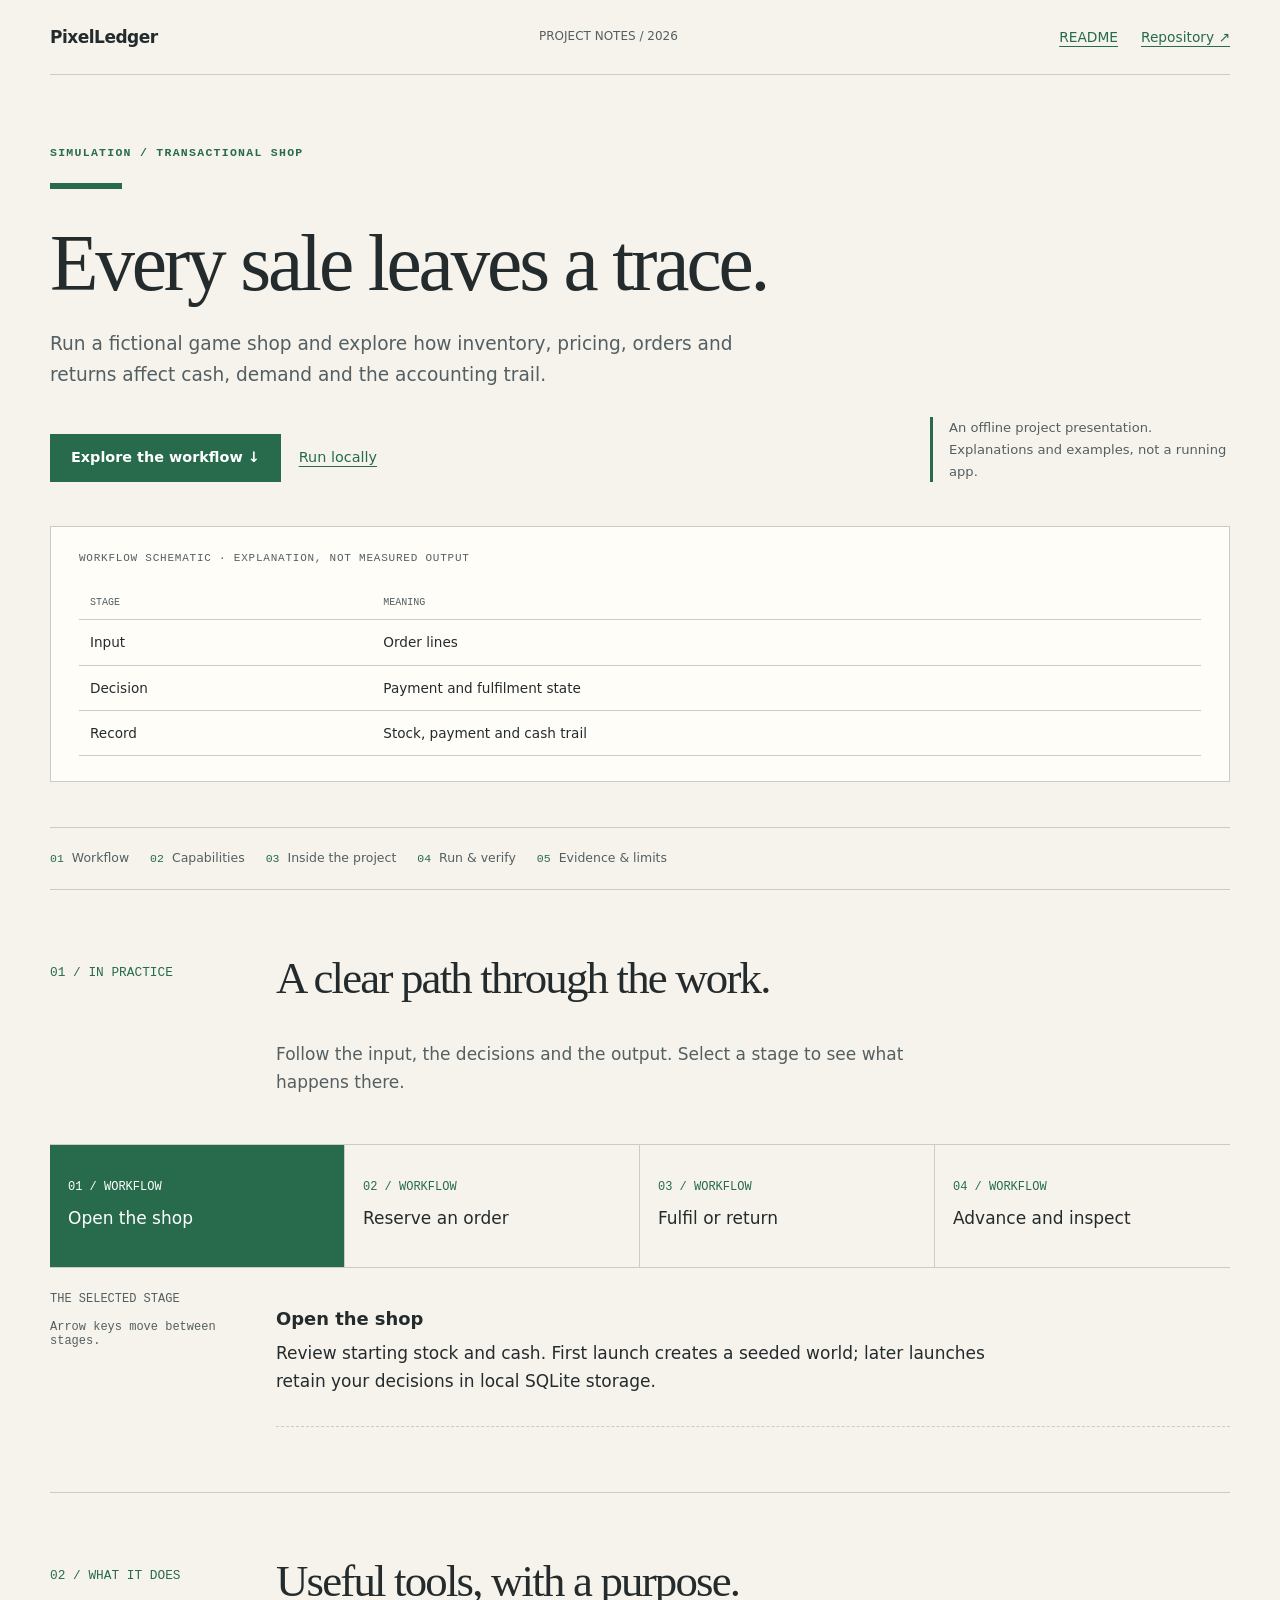
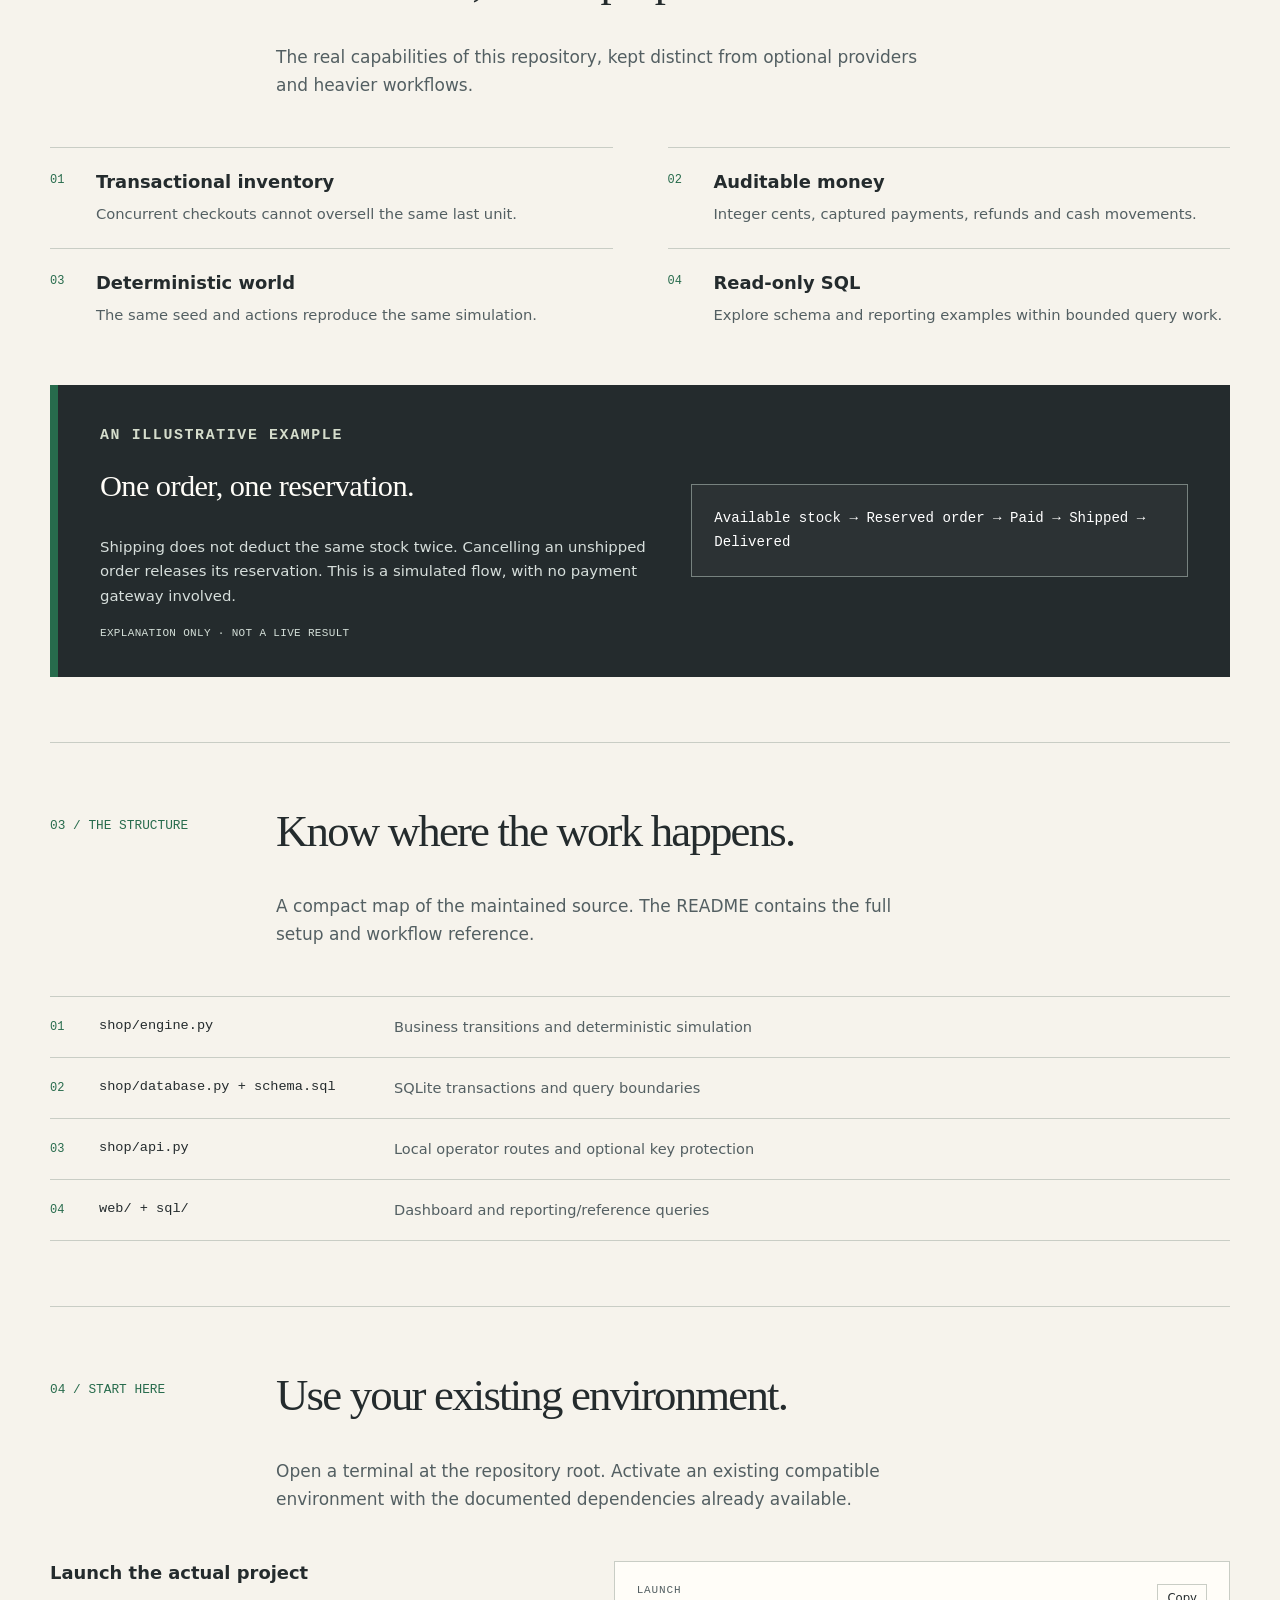
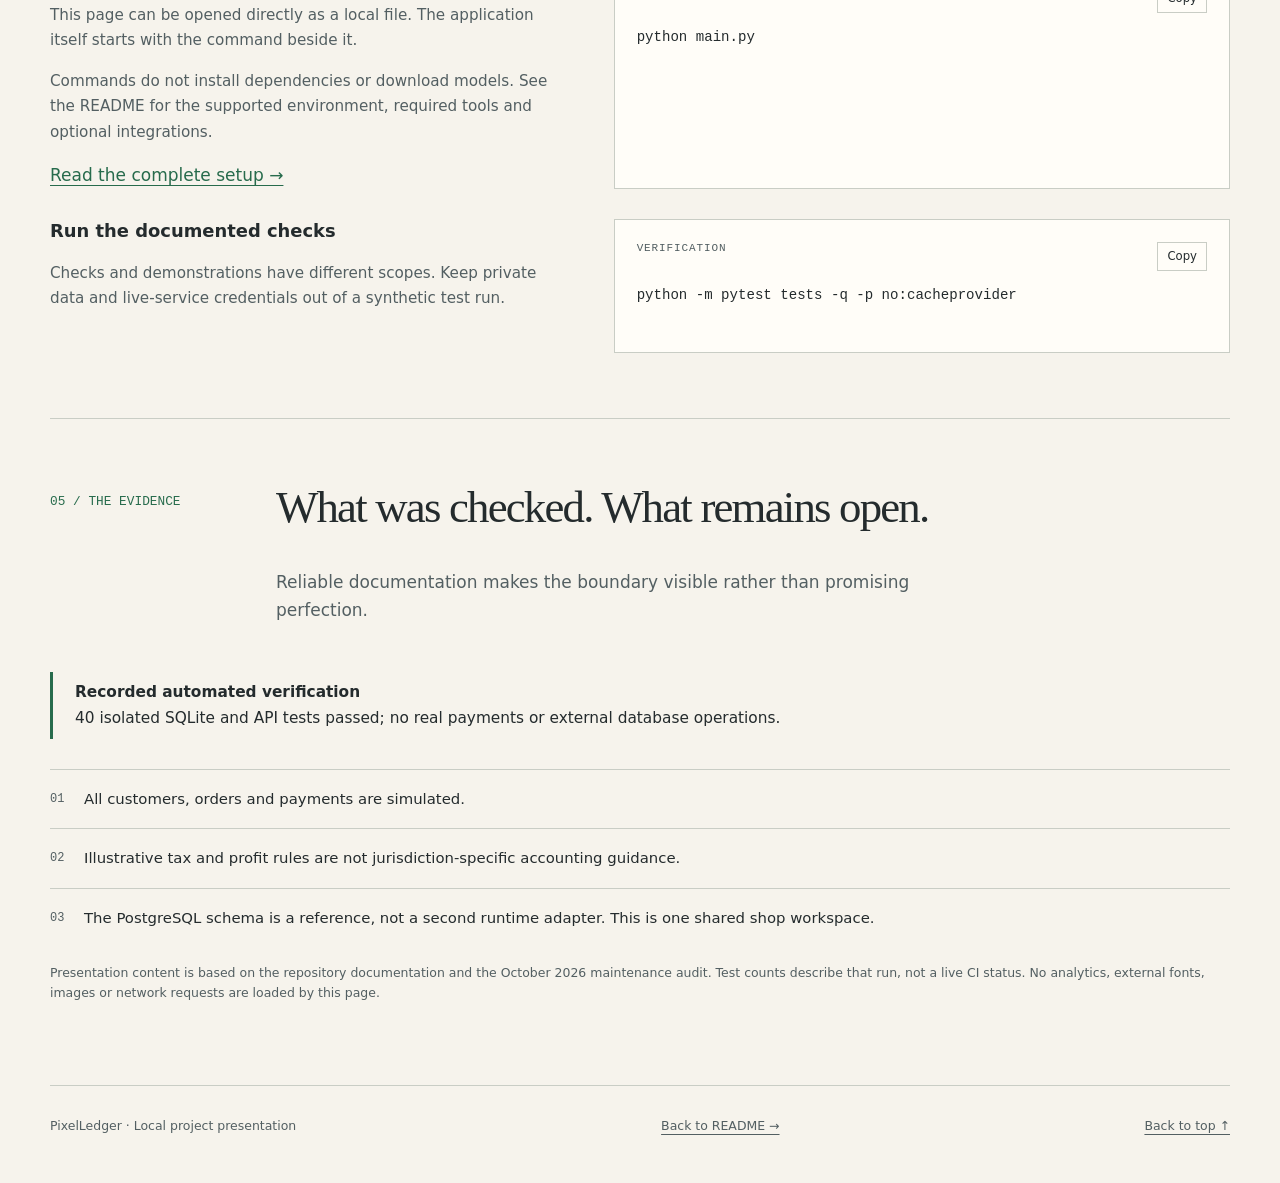
==== docs/overview.html @ b02a3673 "Document project workflows and verified capabilities Add an offline project presentation linked from" ====
<!doctype html>
<html lang="en"><head><meta charset="utf-8"><meta name="viewport" content="width=device-width, initial-scale=1"><title>PixelLedger — Project presentation</title><meta name="description" content="Run a fictional game shop and explore how inventory, pricing, orders and returns affect cash, demand and the accounting trail."><meta name="color-scheme" content="light"><style>
:root{--paper:#f6f3ec;--surface:#fffdf8;--ink:#242b2d;--muted:#535f62;--line:#c9cdc5;--accent:#236b64;--soft:#e8ece5;color-scheme:light}
*{box-sizing:border-box}html{scroll-behavior:smooth;scroll-padding-top:1rem}body{margin:0;background:var(--paper);color:var(--ink);font:17px/1.65 system-ui,-apple-system,"Segoe UI",sans-serif}a{color:var(--accent);text-underline-offset:4px}button{font:inherit;cursor:pointer}a,button{touch-action:manipulation}a:focus-visible,button:focus-visible,summary:focus-visible{outline:3px solid var(--accent);outline-offset:5px}h1,h2,h3,p{margin-top:0}h1,h2{font-family:Georgia,"Times New Roman",serif;font-weight:500;line-height:1.06;letter-spacing:-.04em}h1{font-size:clamp(3rem,6.2vw,6.3rem);max-width:900px;margin-bottom:1.5rem}h2{font-size:clamp(2rem,3.5vw,3.3rem);max-width:740px}h3{font-size:1.12rem;line-height:1.35}p{margin-bottom:1rem}code,pre,.eyebrow,.number,.chapter{font-family:Consolas,"Liberation Mono",monospace}pre{white-space:pre-wrap;overflow-wrap:anywhere;margin:0;font-size:.88rem;line-height:1.65}button,a{ -webkit-tap-highlight-color:transparent}.skip{position:absolute;left:1rem;top:-100px;background:var(--ink);color:#fff;padding:12px;z-index:5}.skip:focus{top:1rem}.wrap{width:min(1180px,calc(100% - 64px));margin:auto}.top{display:flex;justify-content:space-between;gap:20px;align-items:center;border-bottom:1px solid var(--line);padding:23px 0}.brand{font-weight:750;letter-spacing:-.03em;text-decoration:none;color:var(--ink)}.toplinks{display:flex;gap:23px;font-size:.86rem}.edition{font-size:.75rem;color:var(--muted)}.hero{padding:68px 0 45px;border-bottom:1px solid var(--line)}.eyebrow{font-size:.72rem;letter-spacing:.11em;text-transform:uppercase;color:var(--accent);font-weight:700;margin-bottom:1.3rem}.lead{max-width:720px;font-size:1.16rem;color:var(--muted)}.herofoot{display:flex;align-items:center;gap:18px;flex-wrap:wrap;margin-top:27px}.primary{display:inline-block;padding:11px 20px;background:var(--accent);color:#fff;text-decoration:none;font-weight:650;font-size:.9rem;border:1px solid var(--accent)}.secondary{font-size:.9rem}.heroaside{border-left:3px solid var(--accent);padding-left:16px;font-size:.82rem;color:var(--muted);max-width:300px;margin-left:auto}.toc{display:flex;gap:0;flex-wrap:wrap;padding:0;margin:0;border-bottom:1px solid var(--line);list-style:none}.toc a{display:block;padding:20px 21px 20px 0;text-decoration:none;color:var(--muted);font-size:.78rem}.toc a:hover{text-decoration:underline;color:var(--accent)}.chapter{margin-right:8px;color:var(--accent);font-size:.72rem}.section{padding:65px 0;border-bottom:1px solid var(--line);scroll-margin-top:25px}.sectionhead{display:grid;grid-template-columns:190px 1fr;gap:36px;margin-bottom:32px}.number{font-size:.8rem;color:var(--accent);padding-top:7px}.sectionhead p{color:var(--muted);max-width:650px}.workflow{display:grid;grid-template-columns:repeat(4,1fr);border-top:1px solid var(--line);border-bottom:1px solid var(--line)}.flowbutton{background:none;text-align:left;border:0;border-right:1px solid var(--line);padding:23px 18px;color:var(--ink);min-height:122px}.flowbutton:last-child{border-right:0}.flowbutton small{display:block;font:12px Consolas,monospace;color:var(--accent);margin-bottom:10px}.flowbutton:hover{background:var(--soft)}.flowbutton[aria-pressed=true]{background:var(--accent);color:white}.flowbutton[aria-pressed=true] small{color:white}.flowdetail{margin-top:24px;display:grid;grid-template-columns:190px 1fr;gap:36px}.flowlabel{font:12px Consolas,monospace;color:var(--muted)}.flowdetail p{max-width:760px}.flowarticle{padding:15px 0;border-bottom:1px dashed var(--line)}.flowarticle h3{margin-bottom:8px}.js .flowarticle[hidden]{display:none}.withoutjs{display:none}noscript .withoutjs{display:block}.featurelist{display:grid;grid-template-columns:1fr 1fr;gap:0 55px}.feature{padding:22px 0;border-top:1px solid var(--line);display:grid;grid-template-columns:34px 1fr;gap:12px}.feature .marker{font:12px Consolas,monospace;color:var(--accent);padding-top:3px}.feature p{font-size:.92rem;color:var(--muted);margin-bottom:0}.feature h3{margin-bottom:8px}.exhibit{background:var(--ink);color:#fffdf8;padding:38px 42px;display:grid;grid-template-columns:1.1fr 1fr;gap:45px;position:relative}.exhibit .eyebrow{color:#d5ddcc}.exhibit h3{font-family:Georgia,serif;font-size:1.9rem;font-weight:400;line-height:1.2;letter-spacing:-.02em}.exhibit p{color:#d6dedb;font-size:.93rem}.exhibit pre{padding:22px;border:1px solid #77827f;background:#ffffff09;align-self:center;color:#fff;min-width:0}.examplelabel{font:11px Consolas,monospace;display:block;color:#d4dfd8;margin-top:18px;letter-spacing:.03em}.arch{border-top:1px solid var(--line)}.archrow{display:grid;grid-template-columns:34px 280px 1fr;gap:15px;padding:18px 0;border-bottom:1px solid var(--line)}.archrow .dot{color:var(--accent);font:12px Consolas,monospace;padding-top:5px}.archrow code{font-size:.85rem;overflow-wrap:anywhere}.archrow span:last-child{font-size:.91rem;color:var(--muted)}.setup{display:grid;grid-template-columns:1fr 1.2fr;gap:50px}.setup p{font-size:.95rem;color:var(--muted)}.command{background:var(--surface);border:1px solid var(--line);padding:22px;position:relative}.commandbar{display:flex;justify-content:space-between;gap:15px;margin-bottom:13px}.commandbar small{font:11px Consolas,monospace;letter-spacing:.08em;color:var(--muted);text-transform:uppercase}.copy{background:transparent;border:1px solid var(--line);font-size:.73rem;padding:4px 9px;color:var(--ink);display:none}.js .copy{display:block}.copy:hover{border-color:var(--accent)}.validation{border-left:3px solid var(--accent);padding:8px 0 8px 22px;max-width:850px;margin-bottom:30px}.validation p{margin:0;font-size:.96rem}.limits{list-style:none;padding:0;margin:0;counter-reset:limit}.limits li{counter-increment:limit;display:grid;grid-template-columns:34px 1fr;border-top:1px solid var(--line);padding:17px 0;font-size:.93rem}.limits li:before{content:counter(limit,decimal-leading-zero);font:12px Consolas,monospace;color:var(--muted);padding-top:5px}.footer{padding:30px 0 45px;display:flex;gap:20px;justify-content:space-between;color:var(--muted);font-size:.78rem}.footer a{color:var(--muted)}.note{font-size:.78rem;color:var(--muted);margin-top:15px}.live{display:block;min-height:1.2em;font-size:.75rem;color:var(--muted);margin-top:8px}.decor{height:6px;width:72px;background:var(--accent);margin-bottom:32px}.layout-course .hero h1{max-width:870px}.layout-creative .hero{padding-bottom:58px}.layout-creative .exhibit{grid-template-columns:1fr 1.2fr}.layout-analytic .hero h1{max-width:1000px}.layout-analytic .exhibit{border-left:8px solid var(--accent)}
@media(max-width:760px){.wrap{width:calc(100% - 36px)}.top{align-items:flex-start;flex-wrap:wrap}.toplinks{gap:14px;font-size:.75rem}.edition{display:none}.hero{padding:43px 0 32px}h1{font-size:clamp(2.75rem,10vw,4rem)}.lead{font-size:1rem}.heroaside{margin-left:0;max-width:none;flex-basis:100%}.section{padding:42px 0}.sectionhead{grid-template-columns:1fr;gap:13px;margin-bottom:23px}.sectionhead h2{margin-bottom:12px}.workflow{grid-template-columns:1fr 1fr}.flowbutton{min-height:100px;border-bottom:1px solid var(--line)}.flowbutton:nth-child(2){border-right:0}.flowbutton:nth-child(n+3){border-bottom:0}.flowdetail{grid-template-columns:1fr;gap:10px}.featurelist{grid-template-columns:1fr}.exhibit,.layout-creative .exhibit{grid-template-columns:1fr;padding:27px 23px;gap:10px}.exhibit pre{margin-top:10px}.archrow{grid-template-columns:25px 1fr;gap:10px}.archrow span:last-child{grid-column:2}.setup{grid-template-columns:1fr;gap:20px}.footer{flex-direction:column;gap:8px}.toc a{padding:15px 18px 15px 0;font-size:.73rem}.flowbutton{font-size:.9rem}.command{padding:17px}body{font-size:16px}}
@media(prefers-reduced-motion:reduce){html{scroll-behavior:auto}*{animation:none!important;transition:none!important}}
@media print{body{background:white;color:#111;font-size:10pt}.wrap{width:100%}.toplinks,.toc,.herofoot .primary,.copy,.flowbutton{display:none!important}.hero{padding:20px 0}h1{font-size:38pt}h2{font-size:24pt}.section{padding:22px 0;break-inside:avoid}.flowarticle[hidden]{display:block!important}.flowdetail{display:block}.flowlabel{display:none}.workflow{display:none}.exhibit{background:white;color:#111;border:1px solid #888}.exhibit p,.exhibit .eyebrow,.exhibit pre,.examplelabel{color:#222}.exhibit pre{border-color:#aaa}.featurelist{gap:20px}.footer{padding:15px 0}.sectionhead{grid-template-columns:100px 1fr;gap:20px}a{color:#111}.live{display:none}}

.schematic{margin:28px 0 0;background:var(--surface);border:1px solid var(--line);padding:25px 28px}.schematic figcaption{font:11px Consolas,monospace;letter-spacing:.07em;text-transform:uppercase;color:var(--muted);margin-bottom:22px}.schematic svg{display:block;width:100%;height:auto;max-height:160px;color:var(--accent)}.diagramline{display:flex;align-items:stretch;gap:10px;flex-wrap:wrap}.diagramnode{flex:1;min-width:130px;border-top:3px solid var(--accent);background:var(--paper);padding:15px;font-size:.87rem;font-weight:650}.diagramnode small{display:block;font:10px Consolas,monospace;color:var(--muted);margin-bottom:8px}.diagramarrow{align-self:center;color:var(--accent)}.pixelmatrix{display:grid;grid-template-columns:repeat(8,1fr);gap:4px;width:170px;aspect-ratio:1}.pixelmatrix i{background:var(--accent)}.compressionvisual{display:flex;align-items:center;gap:30px;flex-wrap:wrap}.compressionvisual p{max-width:360px;margin:0;font:13px/1.7 Consolas,monospace;color:var(--muted)}.branchdiagram{display:grid;grid-template-columns:1fr 1fr;gap:13px}.branchroot{grid-column:1/-1;text-align:center;border-bottom:1px solid var(--line);padding-bottom:15px}.branchpath{border-left:3px solid var(--accent);padding:10px 15px;background:var(--paper);font-size:.87rem}.branchpath strong{display:block}.documentdiagram{display:flex;gap:15px;align-items:center;flex-wrap:wrap}.documentpaper{padding:15px 20px;border:1px solid var(--line);flex:1;min-width:150px}.documentpaper b{display:block;font-size:.83rem;margin-bottom:10px}.documentpaper .rule{display:block;height:4px;background:var(--line);margin:7px 0;max-width:85%}.documentpaper .term{display:inline-block;color:var(--accent);font:12px Consolas,monospace;background:var(--soft);padding:4px;margin:2px}.ledgerdiagram{width:100%;border-collapse:collapse;font-size:.85rem}.ledgerdiagram td,.ledgerdiagram th{text-align:left;padding:11px;border-bottom:1px solid var(--line)}.ledgerdiagram th{font:10px Consolas,monospace;text-transform:uppercase;color:var(--muted)}@media(max-width:760px){.schematic{padding:20px}.diagramarrow{display:none}.diagramnode{min-width:120px}.ledgerdiagram td,.ledgerdiagram th{padding:9px 5px}.pixelmatrix{width:130px}}@media print{.schematic{break-inside:avoid}}
</style></head>
<body class="layout-analytic" style="--accent:#276b4c"><a class="skip" href="#main">Skip to project presentation</a><div class="wrap">
<header class="top"><a class="brand" href="#main">PixelLedger</a><span class="edition">PROJECT NOTES / 2026</span><nav class="toplinks" aria-label="Project resources"><a href="../README.md">README</a><a href="https://github.com/mkamalpour/PixelLedger">Repository ↗</a></nav></header>
<main id="main"><section class="hero" aria-labelledby="title"><p class="eyebrow">Simulation / transactional shop</p><div class="decor" aria-hidden="true"></div><h1 id="title">Every sale leaves a trace.</h1><p class="lead">Run a fictional game shop and explore how inventory, pricing, orders and returns affect cash, demand and the accounting trail.</p><div class="herofoot"><a class="primary" href="#workflow">Explore the workflow ↓</a><a class="secondary" href="#run">Run locally</a><p class="heroaside">An offline project presentation.<br>Explanations and examples, not a running app.</p></div><figure class="schematic"><figcaption>Workflow schematic · explanation, not measured output</figcaption><table class="ledgerdiagram"><caption class="skip">Data and decision stages</caption><thead><tr><th>Stage</th><th>Meaning</th></tr></thead><tbody><tr><td>Input</td><td>Order lines</td></tr><tr><td>Decision</td><td>Payment and fulfilment state</td></tr><tr><td>Record</td><td>Stock, payment and cash trail</td></tr></tbody></table></figure></section>
<nav aria-label="Presentation chapters"><ol class="toc"><li><a href="#workflow"><span class="chapter">01</span>Workflow</a></li><li><a href="#capabilities"><span class="chapter">02</span>Capabilities</a></li><li><a href="#inside"><span class="chapter">03</span>Inside the project</a></li><li><a href="#run"><span class="chapter">04</span>Run & verify</a></li><li><a href="#boundaries"><span class="chapter">05</span>Evidence & limits</a></li></ol></nav>
<section class="section" id="workflow" aria-labelledby="workflow-title"><div class="sectionhead"><span class="number">01 / IN PRACTICE</span><div><h2 id="workflow-title">A clear path through the work.</h2><p>Follow the input, the decisions and the output. Select a stage to see what happens there.</p></div></div><div class="workflow" role="group" aria-label="Workflow stages"><button type="button" class="flowbutton" aria-pressed="false" aria-controls="step-0" id="control-0"><small>01 / WORKFLOW</small>Open the shop</button><button type="button" class="flowbutton" aria-pressed="false" aria-controls="step-1" id="control-1"><small>02 / WORKFLOW</small>Reserve an order</button><button type="button" class="flowbutton" aria-pressed="false" aria-controls="step-2" id="control-2"><small>03 / WORKFLOW</small>Fulfil or return</button><button type="button" class="flowbutton" aria-pressed="false" aria-controls="step-3" id="control-3"><small>04 / WORKFLOW</small>Advance and inspect</button></div><div class="flowdetail"><span class="flowlabel">THE SELECTED STAGE<br><br>Arrow keys move between stages.</span><div><article class="flowarticle" id="step-0" aria-labelledby="control-0"><h3>Open the shop</h3><p>Review starting stock and cash. First launch creates a seeded world; later launches retain your decisions in local SQLite storage.</p></article><article class="flowarticle" id="step-1" aria-labelledby="control-1"><h3>Reserve an order</h3><p>Create a multi-product order and apply a supported discount. Units are reserved immediately, inside a write transaction.</p></article><article class="flowarticle" id="step-2" aria-labelledby="control-2"><h3>Fulfil or return</h3><p>Simulated payment precedes fulfilment. Delivered orders support bounded partial returns and exact cumulative proportional refunds.</p></article><article class="flowarticle" id="step-3" aria-labelledby="control-3"><h3>Advance and inspect</h3><p>Move the world by a day, inspect demand and cash, then use the bounded read-only SQL lab to explore the underlying records.</p></article></div></div></section>
<section class="section" id="capabilities" aria-labelledby="cap-title"><div class="sectionhead"><span class="number">02 / WHAT IT DOES</span><div><h2 id="cap-title">Useful tools, with a purpose.</h2><p>The real capabilities of this repository, kept distinct from optional providers and heavier workflows.</p></div></div><div class="featurelist"><article class="feature"><span class="marker">01</span><div><h3>Transactional inventory</h3><p>Concurrent checkouts cannot oversell the same last unit.</p></div></article><article class="feature"><span class="marker">02</span><div><h3>Auditable money</h3><p>Integer cents, captured payments, refunds and cash movements.</p></div></article><article class="feature"><span class="marker">03</span><div><h3>Deterministic world</h3><p>The same seed and actions reproduce the same simulation.</p></div></article><article class="feature"><span class="marker">04</span><div><h3>Read-only SQL</h3><p>Explore schema and reporting examples within bounded query work.</p></div></article></div><figure class="exhibit" style="margin:35px 0 0"><figcaption><p class="eyebrow">AN ILLUSTRATIVE EXAMPLE</p><h3>One order, one reservation.</h3><p>Shipping does not deduct the same stock twice. Cancelling an unshipped order releases its reservation. This is a simulated flow, with no payment gateway involved.</p><span class="examplelabel">EXPLANATION ONLY · NOT A LIVE RESULT</span></figcaption><pre><code>Available stock → Reserved order → Paid → Shipped → Delivered</code></pre></figure></section>
<section class="section" id="inside" aria-labelledby="inside-title"><div class="sectionhead"><span class="number">03 / THE STRUCTURE</span><div><h2 id="inside-title">Know where the work happens.</h2><p>A compact map of the maintained source. The README contains the full setup and workflow reference.</p></div></div><div class="arch"><div class="archrow"><span class="dot">01</span><code>shop/engine.py</code><span>Business transitions and deterministic simulation</span></div><div class="archrow"><span class="dot">02</span><code>shop/database.py + schema.sql</code><span>SQLite transactions and query boundaries</span></div><div class="archrow"><span class="dot">03</span><code>shop/api.py</code><span>Local operator routes and optional key protection</span></div><div class="archrow"><span class="dot">04</span><code>web/ + sql/</code><span>Dashboard and reporting/reference queries</span></div></div></section>
<section class="section" id="run" aria-labelledby="run-title"><div class="sectionhead"><span class="number">04 / START HERE</span><div><h2 id="run-title">Use your existing environment.</h2><p>Open a terminal at the repository root. Activate an existing compatible environment with the documented dependencies already available.</p></div></div><div class="setup"><div><h3>Launch the actual project</h3><p>This page can be opened directly as a local file. The application itself starts with the command beside it.</p><p>Commands do not install dependencies or download models. See the README for the supported environment, required tools and optional integrations.</p><a href="../README.md">Read the complete setup →</a></div><div class="command"><div class="commandbar"><small>Launch</small><button class="copy" type="button" aria-label="Copy Launch command">Copy</button></div><pre><code>python main.py</code></pre><span class="live" role="status" aria-live="polite"></span></div></div><div class="setup" style="margin-top:30px"><div><h3>Run the documented checks</h3><p>Checks and demonstrations have different scopes. Keep private data and live-service credentials out of a synthetic test run.</p></div><div class="command"><div class="commandbar"><small>Verification</small><button class="copy" type="button" aria-label="Copy Verification command">Copy</button></div><pre><code>python -m pytest tests -q -p no:cacheprovider</code></pre><span class="live" role="status" aria-live="polite"></span></div></div></section>
<section class="section" id="boundaries" aria-labelledby="bounds-title"><div class="sectionhead"><span class="number">05 / THE EVIDENCE</span><div><h2 id="bounds-title">What was checked. What remains open.</h2><p>Reliable documentation makes the boundary visible rather than promising perfection.</p></div></div><div class="validation"><p><strong>Recorded automated verification</strong><br>40 isolated SQLite and API tests passed; no real payments or external database operations.</p></div><ul class="limits"><li><span>All customers, orders and payments are simulated.</span></li><li><span>Illustrative tax and profit rules are not jurisdiction-specific accounting guidance.</span></li><li><span>The PostgreSQL schema is a reference, not a second runtime adapter. This is one shared shop workspace.</span></li></ul><p class="note">Presentation content is based on the repository documentation and the October 2026 maintenance audit. Test counts describe that run, not a live CI status. No analytics, external fonts, images or network requests are loaded by this page.</p></section></main>
<footer class="footer"><span>PixelLedger · Local project presentation</span><a href="../README.md">Back to README →</a><a href="#main">Back to top ↑</a></footer></div><script>
(()=>{'use strict';document.documentElement.classList.add('js');
const controls=[...document.querySelectorAll('.flowbutton')], articles=[...document.querySelectorAll('.flowarticle')];
function select(i, focus=false){controls.forEach((b,n)=>b.setAttribute('aria-pressed',String(n===i)));articles.forEach((a,n)=>a.hidden=n!==i);if(focus)controls[i].focus();}
controls.forEach((button,i)=>{button.addEventListener('click',()=>select(i));button.addEventListener('keydown',event=>{let next;if(event.key==='ArrowRight')next=(i+1)%controls.length;if(event.key==='ArrowLeft')next=(i+controls.length-1)%controls.length;if(event.key==='Home')next=0;if(event.key==='End')next=controls.length-1;if(next!==undefined){event.preventDefault();select(next,true);}});});select(0);
document.querySelectorAll('.copy').forEach(button=>button.addEventListener('click',async()=>{const region=button.closest('.command'),status=region.querySelector('.live'),text=region.querySelector('pre').textContent;try{if(!navigator.clipboard)throw new Error('clipboard unavailable');await navigator.clipboard.writeText(text);status.textContent='Command copied.';}catch(_){const selection=window.getSelection(),range=document.createRange();range.selectNodeContents(region.querySelector('pre'));selection.removeAllRanges();selection.addRange(range);status.textContent='Command selected. Press Ctrl+C or use your browser’s Copy action.';}}));
})();
</script></body></html>
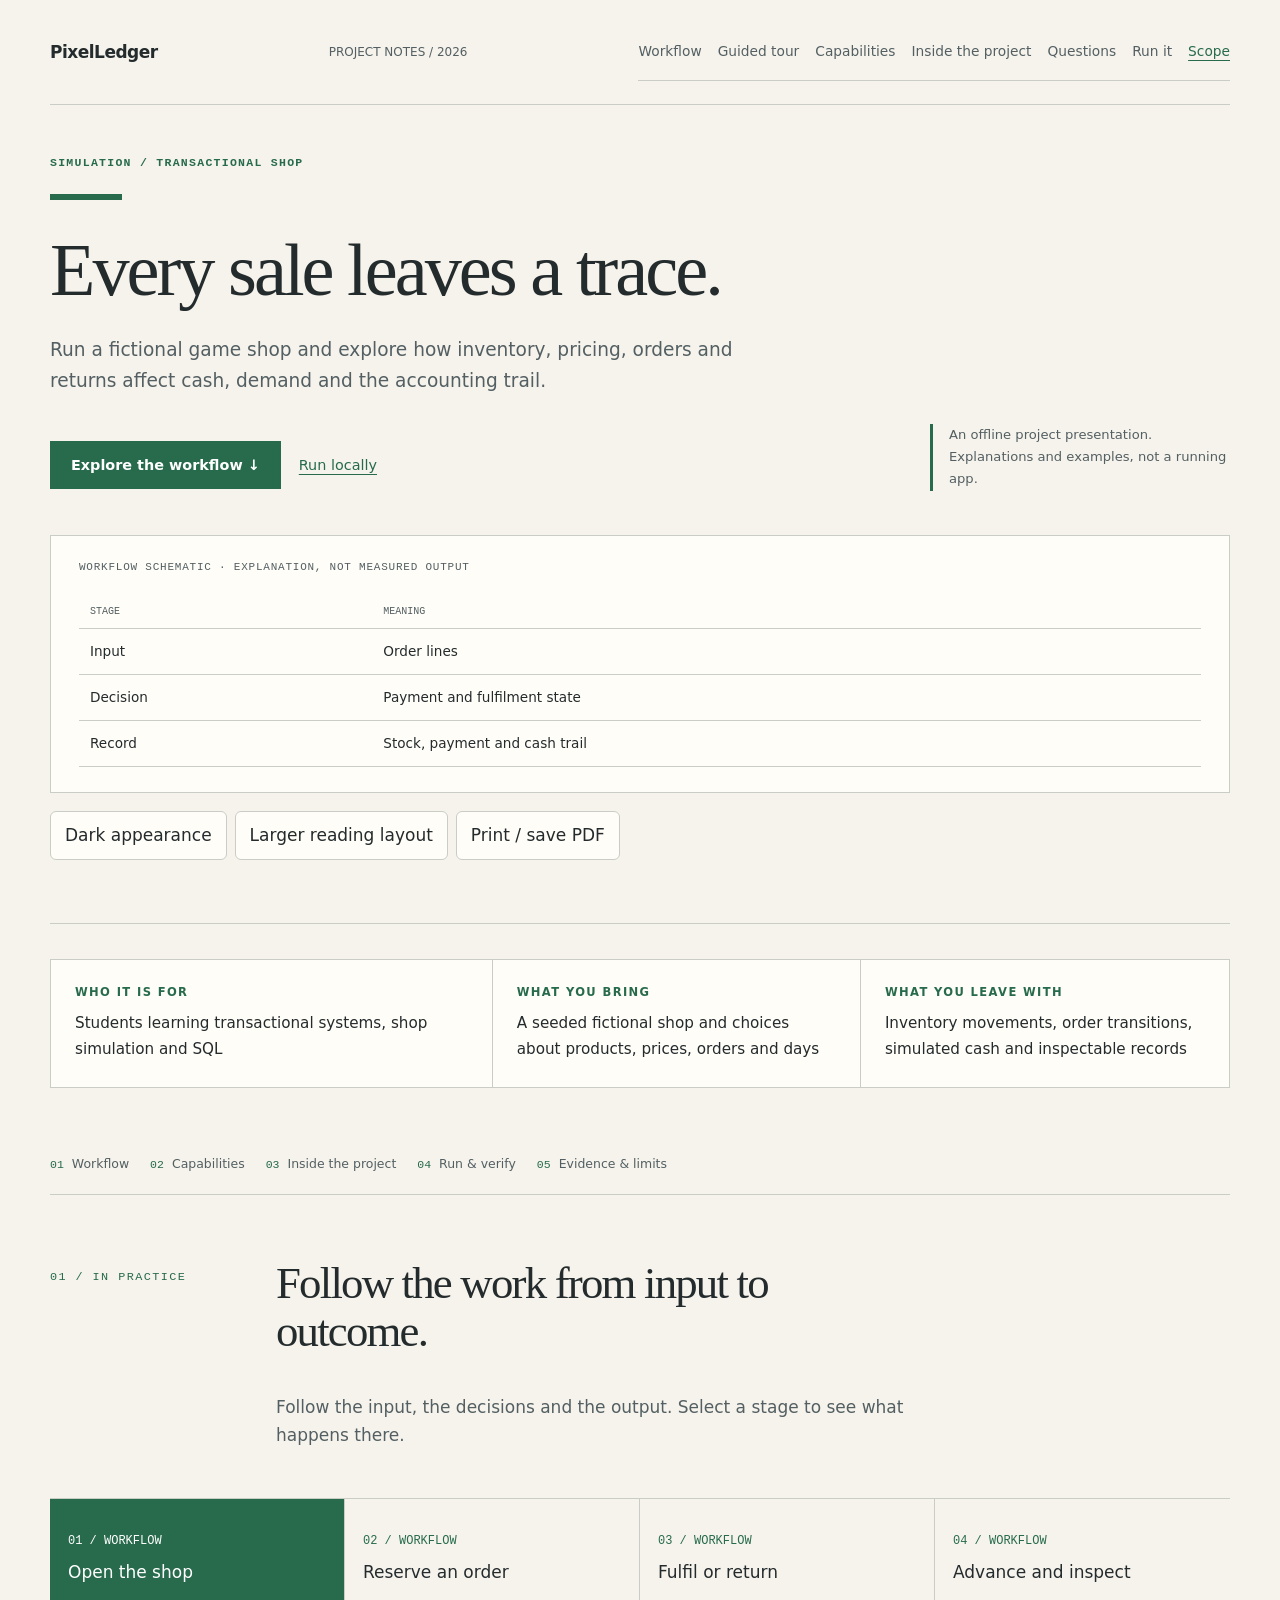
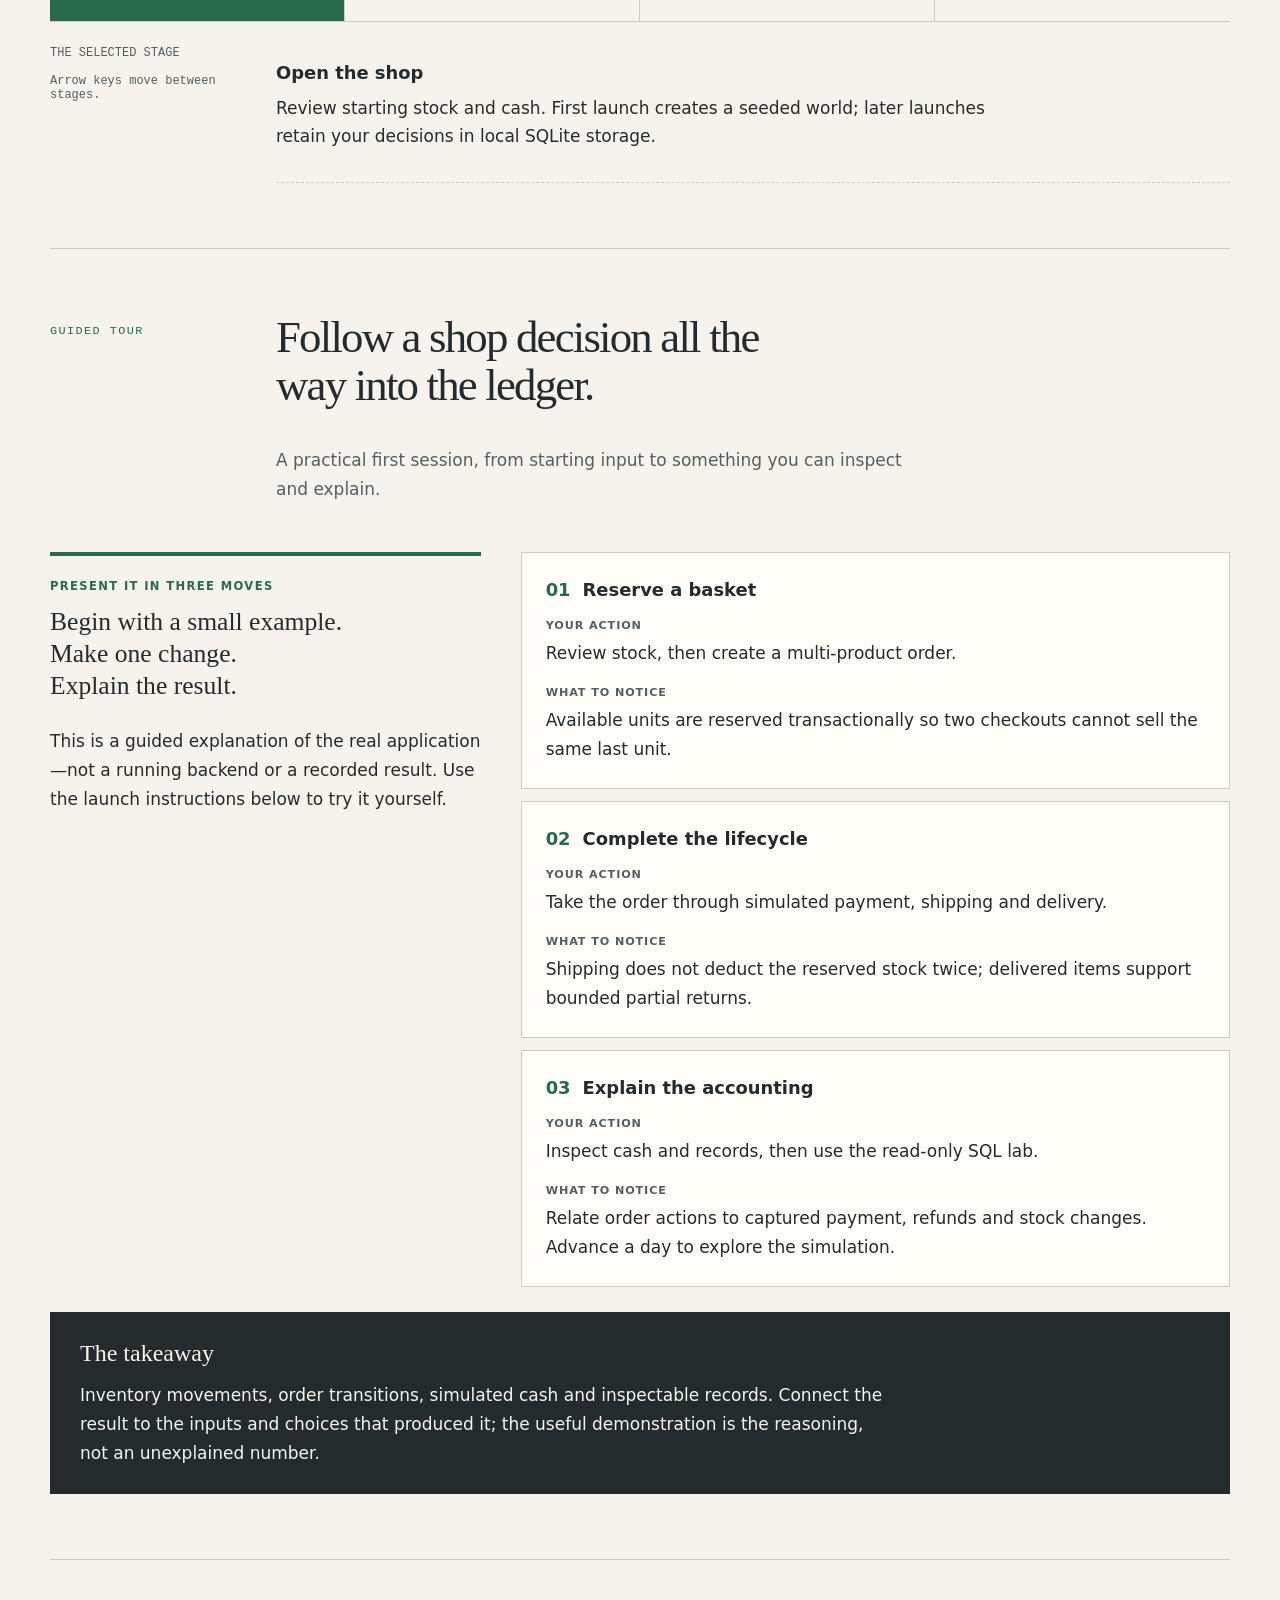
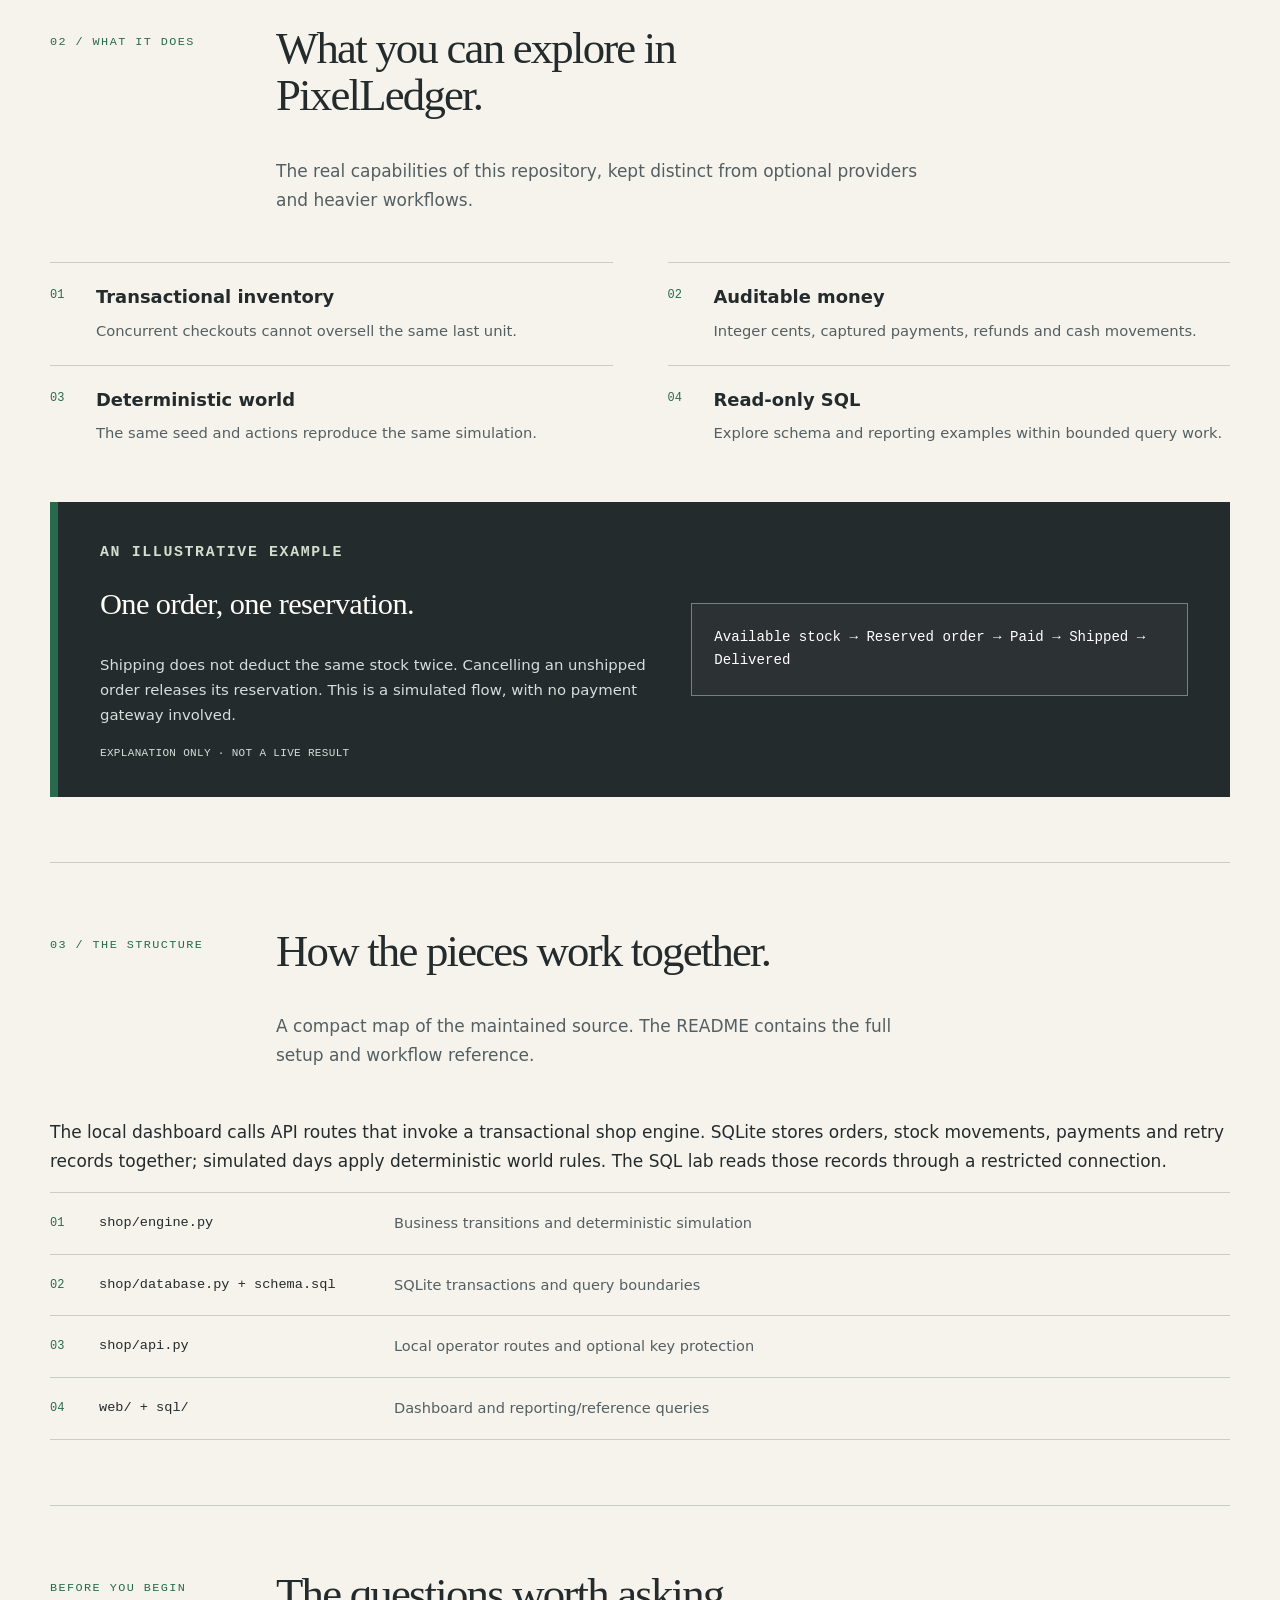
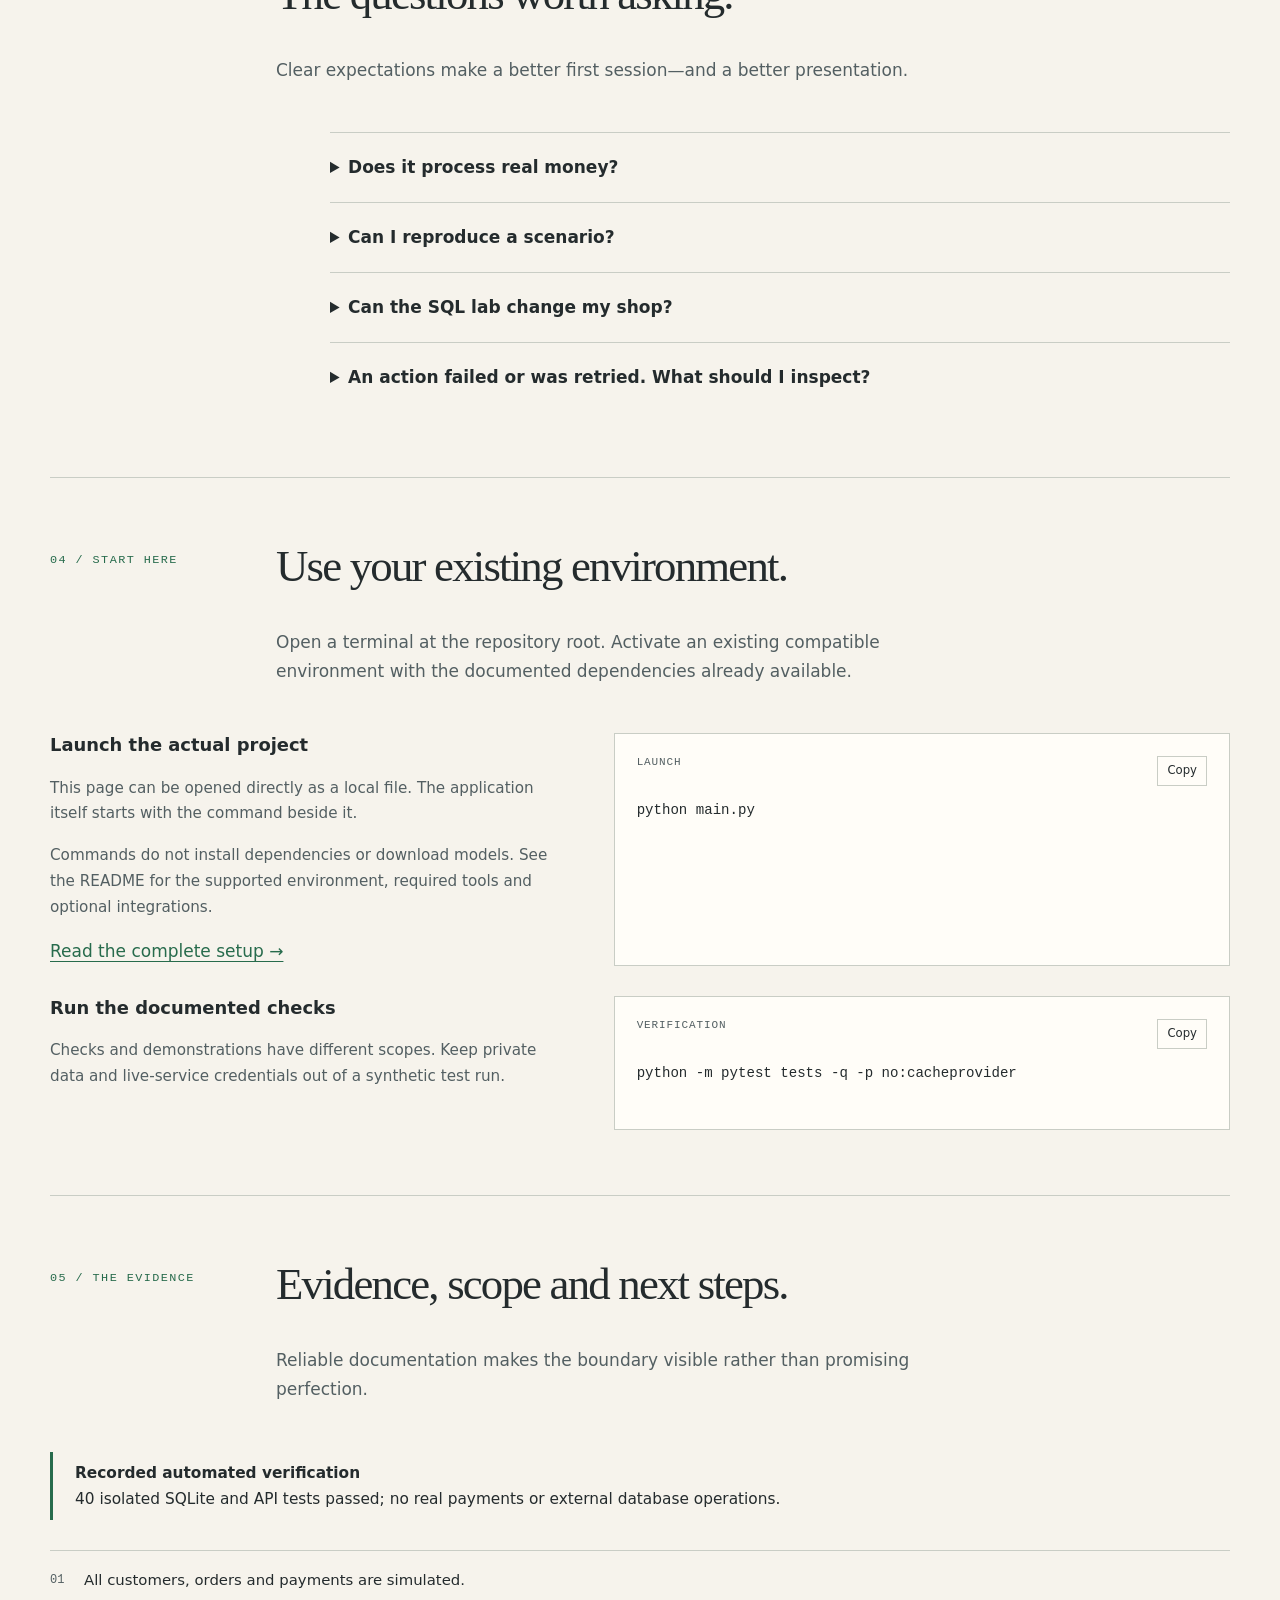
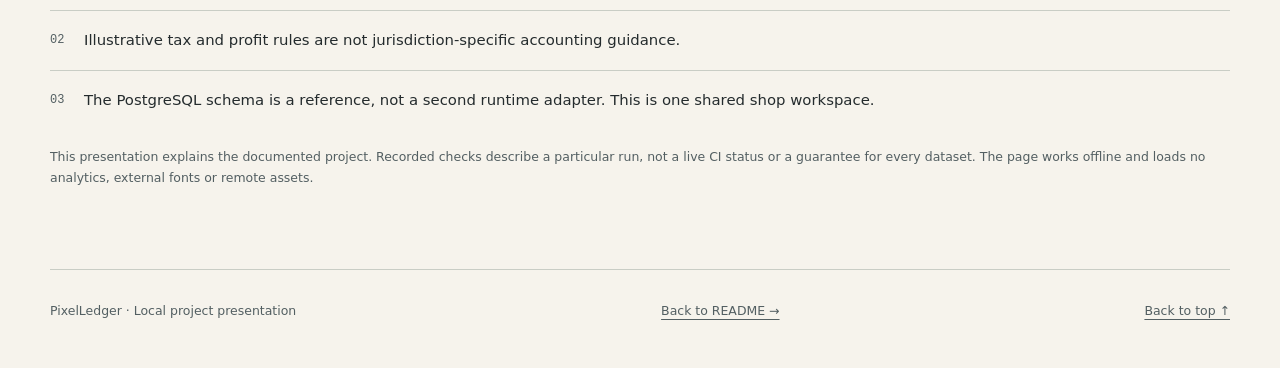
==== commit bce5513d: "Improve project presentation, navigation and usage guidance" ====
--- a/docs/overview.html
+++ b/docs/overview.html
@@ -1,5 +1,6 @@
-<!doctype html>
-<html lang="en"><head><meta charset="utf-8"><meta name="viewport" content="width=device-width, initial-scale=1"><title>PixelLedger — Project presentation</title><meta name="description" content="Run a fictional game shop and explore how inventory, pricing, orders and returns affect cash, demand and the accounting trail."><meta name="color-scheme" content="light"><style>
+<!DOCTYPE html>
+
+<html lang="en"><head><meta charset="utf-8"/><meta content="width=device-width, initial-scale=1" name="viewport"/><title>PixelLedger — Project presentation</title><meta content="Run a fictional game shop and explore how inventory, pricing, orders and returns affect cash, demand and the accounting trail." name="description"/><meta content="light" name="color-scheme"/><style>
 :root{--paper:#f6f3ec;--surface:#fffdf8;--ink:#242b2d;--muted:#535f62;--line:#c9cdc5;--accent:#236b64;--soft:#e8ece5;color-scheme:light}
 *{box-sizing:border-box}html{scroll-behavior:smooth;scroll-padding-top:1rem}body{margin:0;background:var(--paper);color:var(--ink);font:17px/1.65 system-ui,-apple-system,"Segoe UI",sans-serif}a{color:var(--accent);text-underline-offset:4px}button{font:inherit;cursor:pointer}a,button{touch-action:manipulation}a:focus-visible,button:focus-visible,summary:focus-visible{outline:3px solid var(--accent);outline-offset:5px}h1,h2,h3,p{margin-top:0}h1,h2{font-family:Georgia,"Times New Roman",serif;font-weight:500;line-height:1.06;letter-spacing:-.04em}h1{font-size:clamp(3rem,6.2vw,6.3rem);max-width:900px;margin-bottom:1.5rem}h2{font-size:clamp(2rem,3.5vw,3.3rem);max-width:740px}h3{font-size:1.12rem;line-height:1.35}p{margin-bottom:1rem}code,pre,.eyebrow,.number,.chapter{font-family:Consolas,"Liberation Mono",monospace}pre{white-space:pre-wrap;overflow-wrap:anywhere;margin:0;font-size:.88rem;line-height:1.65}button,a{ -webkit-tap-highlight-color:transparent}.skip{position:absolute;left:1rem;top:-100px;background:var(--ink);color:#fff;padding:12px;z-index:5}.skip:focus{top:1rem}.wrap{width:min(1180px,calc(100% - 64px));margin:auto}.top{display:flex;justify-content:space-between;gap:20px;align-items:center;border-bottom:1px solid var(--line);padding:23px 0}.brand{font-weight:750;letter-spacing:-.03em;text-decoration:none;color:var(--ink)}.toplinks{display:flex;gap:23px;font-size:.86rem}.edition{font-size:.75rem;color:var(--muted)}.hero{padding:68px 0 45px;border-bottom:1px solid var(--line)}.eyebrow{font-size:.72rem;letter-spacing:.11em;text-transform:uppercase;color:var(--accent);font-weight:700;margin-bottom:1.3rem}.lead{max-width:720px;font-size:1.16rem;color:var(--muted)}.herofoot{display:flex;align-items:center;gap:18px;flex-wrap:wrap;margin-top:27px}.primary{display:inline-block;padding:11px 20px;background:var(--accent);color:#fff;text-decoration:none;font-weight:650;font-size:.9rem;border:1px solid var(--accent)}.secondary{font-size:.9rem}.heroaside{border-left:3px solid var(--accent);padding-left:16px;font-size:.82rem;color:var(--muted);max-width:300px;margin-left:auto}.toc{display:flex;gap:0;flex-wrap:wrap;padding:0;margin:0;border-bottom:1px solid var(--line);list-style:none}.toc a{display:block;padding:20px 21px 20px 0;text-decoration:none;color:var(--muted);font-size:.78rem}.toc a:hover{text-decoration:underline;color:var(--accent)}.chapter{margin-right:8px;color:var(--accent);font-size:.72rem}.section{padding:65px 0;border-bottom:1px solid var(--line);scroll-margin-top:25px}.sectionhead{display:grid;grid-template-columns:190px 1fr;gap:36px;margin-bottom:32px}.number{font-size:.8rem;color:var(--accent);padding-top:7px}.sectionhead p{color:var(--muted);max-width:650px}.workflow{display:grid;grid-template-columns:repeat(4,1fr);border-top:1px solid var(--line);border-bottom:1px solid var(--line)}.flowbutton{background:none;text-align:left;border:0;border-right:1px solid var(--line);padding:23px 18px;color:var(--ink);min-height:122px}.flowbutton:last-child{border-right:0}.flowbutton small{display:block;font:12px Consolas,monospace;color:var(--accent);margin-bottom:10px}.flowbutton:hover{background:var(--soft)}.flowbutton[aria-pressed=true]{background:var(--accent);color:white}.flowbutton[aria-pressed=true] small{color:white}.flowdetail{margin-top:24px;display:grid;grid-template-columns:190px 1fr;gap:36px}.flowlabel{font:12px Consolas,monospace;color:var(--muted)}.flowdetail p{max-width:760px}.flowarticle{padding:15px 0;border-bottom:1px dashed var(--line)}.flowarticle h3{margin-bottom:8px}.js .flowarticle[hidden]{display:none}.withoutjs{display:none}noscript .withoutjs{display:block}.featurelist{display:grid;grid-template-columns:1fr 1fr;gap:0 55px}.feature{padding:22px 0;border-top:1px solid var(--line);display:grid;grid-template-columns:34px 1fr;gap:12px}.feature .marker{font:12px Consolas,monospace;color:var(--accent);padding-top:3px}.feature p{font-size:.92rem;color:var(--muted);margin-bottom:0}.feature h3{margin-bottom:8px}.exhibit{background:var(--ink);color:#fffdf8;padding:38px 42px;display:grid;grid-template-columns:1.1fr 1fr;gap:45px;position:relative}.exhibit .eyebrow{color:#d5ddcc}.exhibit h3{font-family:Georgia,serif;font-size:1.9rem;font-weight:400;line-height:1.2;letter-spacing:-.02em}.exhibit p{color:#d6dedb;font-size:.93rem}.exhibit pre{padding:22px;border:1px solid #77827f;background:#ffffff09;align-self:center;color:#fff;min-width:0}.examplelabel{font:11px Consolas,monospace;display:block;color:#d4dfd8;margin-top:18px;letter-spacing:.03em}.arch{border-top:1px solid var(--line)}.archrow{display:grid;grid-template-columns:34px 280px 1fr;gap:15px;padding:18px 0;border-bottom:1px solid var(--line)}.archrow .dot{color:var(--accent);font:12px Consolas,monospace;padding-top:5px}.archrow code{font-size:.85rem;overflow-wrap:anywhere}.archrow span:last-child{font-size:.91rem;color:var(--muted)}.setup{display:grid;grid-template-columns:1fr 1.2fr;gap:50px}.setup p{font-size:.95rem;color:var(--muted)}.command{background:var(--surface);border:1px solid var(--line);padding:22px;position:relative}.commandbar{display:flex;justify-content:space-between;gap:15px;margin-bottom:13px}.commandbar small{font:11px Consolas,monospace;letter-spacing:.08em;color:var(--muted);text-transform:uppercase}.copy{background:transparent;border:1px solid var(--line);font-size:.73rem;padding:4px 9px;color:var(--ink);display:none}.js .copy{display:block}.copy:hover{border-color:var(--accent)}.validation{border-left:3px solid var(--accent);padding:8px 0 8px 22px;max-width:850px;margin-bottom:30px}.validation p{margin:0;font-size:.96rem}.limits{list-style:none;padding:0;margin:0;counter-reset:limit}.limits li{counter-increment:limit;display:grid;grid-template-columns:34px 1fr;border-top:1px solid var(--line);padding:17px 0;font-size:.93rem}.limits li:before{content:counter(limit,decimal-leading-zero);font:12px Consolas,monospace;color:var(--muted);padding-top:5px}.footer{padding:30px 0 45px;display:flex;gap:20px;justify-content:space-between;color:var(--muted);font-size:.78rem}.footer a{color:var(--muted)}.note{font-size:.78rem;color:var(--muted);margin-top:15px}.live{display:block;min-height:1.2em;font-size:.75rem;color:var(--muted);margin-top:8px}.decor{height:6px;width:72px;background:var(--accent);margin-bottom:32px}.layout-course .hero h1{max-width:870px}.layout-creative .hero{padding-bottom:58px}.layout-creative .exhibit{grid-template-columns:1fr 1.2fr}.layout-analytic .hero h1{max-width:1000px}.layout-analytic .exhibit{border-left:8px solid var(--accent)}
 @media(max-width:760px){.wrap{width:calc(100% - 36px)}.top{align-items:flex-start;flex-wrap:wrap}.toplinks{gap:14px;font-size:.75rem}.edition{display:none}.hero{padding:43px 0 32px}h1{font-size:clamp(2.75rem,10vw,4rem)}.lead{font-size:1rem}.heroaside{margin-left:0;max-width:none;flex-basis:100%}.section{padding:42px 0}.sectionhead{grid-template-columns:1fr;gap:13px;margin-bottom:23px}.sectionhead h2{margin-bottom:12px}.workflow{grid-template-columns:1fr 1fr}.flowbutton{min-height:100px;border-bottom:1px solid var(--line)}.flowbutton:nth-child(2){border-right:0}.flowbutton:nth-child(n+3){border-bottom:0}.flowdetail{grid-template-columns:1fr;gap:10px}.featurelist{grid-template-columns:1fr}.exhibit,.layout-creative .exhibit{grid-template-columns:1fr;padding:27px 23px;gap:10px}.exhibit pre{margin-top:10px}.archrow{grid-template-columns:25px 1fr;gap:10px}.archrow span:last-child{grid-column:2}.setup{grid-template-columns:1fr;gap:20px}.footer{flex-direction:column;gap:8px}.toc a{padding:15px 18px 15px 0;font-size:.73rem}.flowbutton{font-size:.9rem}.command{padding:17px}body{font-size:16px}}
@@ -7,16 +8,36 @@
 @media print{body{background:white;color:#111;font-size:10pt}.wrap{width:100%}.toplinks,.toc,.herofoot .primary,.copy,.flowbutton{display:none!important}.hero{padding:20px 0}h1{font-size:38pt}h2{font-size:24pt}.section{padding:22px 0;break-inside:avoid}.flowarticle[hidden]{display:block!important}.flowdetail{display:block}.flowlabel{display:none}.workflow{display:none}.exhibit{background:white;color:#111;border:1px solid #888}.exhibit p,.exhibit .eyebrow,.exhibit pre,.examplelabel{color:#222}.exhibit pre{border-color:#aaa}.featurelist{gap:20px}.footer{padding:15px 0}.sectionhead{grid-template-columns:100px 1fr;gap:20px}a{color:#111}.live{display:none}}
 
 .schematic{margin:28px 0 0;background:var(--surface);border:1px solid var(--line);padding:25px 28px}.schematic figcaption{font:11px Consolas,monospace;letter-spacing:.07em;text-transform:uppercase;color:var(--muted);margin-bottom:22px}.schematic svg{display:block;width:100%;height:auto;max-height:160px;color:var(--accent)}.diagramline{display:flex;align-items:stretch;gap:10px;flex-wrap:wrap}.diagramnode{flex:1;min-width:130px;border-top:3px solid var(--accent);background:var(--paper);padding:15px;font-size:.87rem;font-weight:650}.diagramnode small{display:block;font:10px Consolas,monospace;color:var(--muted);margin-bottom:8px}.diagramarrow{align-self:center;color:var(--accent)}.pixelmatrix{display:grid;grid-template-columns:repeat(8,1fr);gap:4px;width:170px;aspect-ratio:1}.pixelmatrix i{background:var(--accent)}.compressionvisual{display:flex;align-items:center;gap:30px;flex-wrap:wrap}.compressionvisual p{max-width:360px;margin:0;font:13px/1.7 Consolas,monospace;color:var(--muted)}.branchdiagram{display:grid;grid-template-columns:1fr 1fr;gap:13px}.branchroot{grid-column:1/-1;text-align:center;border-bottom:1px solid var(--line);padding-bottom:15px}.branchpath{border-left:3px solid var(--accent);padding:10px 15px;background:var(--paper);font-size:.87rem}.branchpath strong{display:block}.documentdiagram{display:flex;gap:15px;align-items:center;flex-wrap:wrap}.documentpaper{padding:15px 20px;border:1px solid var(--line);flex:1;min-width:150px}.documentpaper b{display:block;font-size:.83rem;margin-bottom:10px}.documentpaper .rule{display:block;height:4px;background:var(--line);margin:7px 0;max-width:85%}.documentpaper .term{display:inline-block;color:var(--accent);font:12px Consolas,monospace;background:var(--soft);padding:4px;margin:2px}.ledgerdiagram{width:100%;border-collapse:collapse;font-size:.85rem}.ledgerdiagram td,.ledgerdiagram th{text-align:left;padding:11px;border-bottom:1px solid var(--line)}.ledgerdiagram th{font:10px Consolas,monospace;text-transform:uppercase;color:var(--muted)}@media(max-width:760px){.schematic{padding:20px}.diagramarrow{display:none}.diagramnode{min-width:120px}.ledgerdiagram td,.ledgerdiagram th{padding:9px 5px}.pixelmatrix{width:130px}}@media print{.schematic{break-inside:avoid}}
-</style></head>
-<body class="layout-analytic" style="--accent:#276b4c"><a class="skip" href="#main">Skip to project presentation</a><div class="wrap">
-<header class="top"><a class="brand" href="#main">PixelLedger</a><span class="edition">PROJECT NOTES / 2026</span><nav class="toplinks" aria-label="Project resources"><a href="../README.md">README</a><a href="https://github.com/mkamalpour/PixelLedger">Repository ↗</a></nav></header>
-<main id="main"><section class="hero" aria-labelledby="title"><p class="eyebrow">Simulation / transactional shop</p><div class="decor" aria-hidden="true"></div><h1 id="title">Every sale leaves a trace.</h1><p class="lead">Run a fictional game shop and explore how inventory, pricing, orders and returns affect cash, demand and the accounting trail.</p><div class="herofoot"><a class="primary" href="#workflow">Explore the workflow ↓</a><a class="secondary" href="#run">Run locally</a><p class="heroaside">An offline project presentation.<br>Explanations and examples, not a running app.</p></div><figure class="schematic"><figcaption>Workflow schematic · explanation, not measured output</figcaption><table class="ledgerdiagram"><caption class="skip">Data and decision stages</caption><thead><tr><th>Stage</th><th>Meaning</th></tr></thead><tbody><tr><td>Input</td><td>Order lines</td></tr><tr><td>Decision</td><td>Payment and fulfilment state</td></tr><tr><td>Record</td><td>Stock, payment and cash trail</td></tr></tbody></table></figure></section>
-<nav aria-label="Presentation chapters"><ol class="toc"><li><a href="#workflow"><span class="chapter">01</span>Workflow</a></li><li><a href="#capabilities"><span class="chapter">02</span>Capabilities</a></li><li><a href="#inside"><span class="chapter">03</span>Inside the project</a></li><li><a href="#run"><span class="chapter">04</span>Run & verify</a></li><li><a href="#boundaries"><span class="chapter">05</span>Evidence & limits</a></li></ol></nav>
-<section class="section" id="workflow" aria-labelledby="workflow-title"><div class="sectionhead"><span class="number">01 / IN PRACTICE</span><div><h2 id="workflow-title">A clear path through the work.</h2><p>Follow the input, the decisions and the output. Select a stage to see what happens there.</p></div></div><div class="workflow" role="group" aria-label="Workflow stages"><button type="button" class="flowbutton" aria-pressed="false" aria-controls="step-0" id="control-0"><small>01 / WORKFLOW</small>Open the shop</button><button type="button" class="flowbutton" aria-pressed="false" aria-controls="step-1" id="control-1"><small>02 / WORKFLOW</small>Reserve an order</button><button type="button" class="flowbutton" aria-pressed="false" aria-controls="step-2" id="control-2"><small>03 / WORKFLOW</small>Fulfil or return</button><button type="button" class="flowbutton" aria-pressed="false" aria-controls="step-3" id="control-3"><small>04 / WORKFLOW</small>Advance and inspect</button></div><div class="flowdetail"><span class="flowlabel">THE SELECTED STAGE<br><br>Arrow keys move between stages.</span><div><article class="flowarticle" id="step-0" aria-labelledby="control-0"><h3>Open the shop</h3><p>Review starting stock and cash. First launch creates a seeded world; later launches retain your decisions in local SQLite storage.</p></article><article class="flowarticle" id="step-1" aria-labelledby="control-1"><h3>Reserve an order</h3><p>Create a multi-product order and apply a supported discount. Units are reserved immediately, inside a write transaction.</p></article><article class="flowarticle" id="step-2" aria-labelledby="control-2"><h3>Fulfil or return</h3><p>Simulated payment precedes fulfilment. Delivered orders support bounded partial returns and exact cumulative proportional refunds.</p></article><article class="flowarticle" id="step-3" aria-labelledby="control-3"><h3>Advance and inspect</h3><p>Move the world by a day, inspect demand and cash, then use the bounded read-only SQL lab to explore the underlying records.</p></article></div></div></section>
-<section class="section" id="capabilities" aria-labelledby="cap-title"><div class="sectionhead"><span class="number">02 / WHAT IT DOES</span><div><h2 id="cap-title">Useful tools, with a purpose.</h2><p>The real capabilities of this repository, kept distinct from optional providers and heavier workflows.</p></div></div><div class="featurelist"><article class="feature"><span class="marker">01</span><div><h3>Transactional inventory</h3><p>Concurrent checkouts cannot oversell the same last unit.</p></div></article><article class="feature"><span class="marker">02</span><div><h3>Auditable money</h3><p>Integer cents, captured payments, refunds and cash movements.</p></div></article><article class="feature"><span class="marker">03</span><div><h3>Deterministic world</h3><p>The same seed and actions reproduce the same simulation.</p></div></article><article class="feature"><span class="marker">04</span><div><h3>Read-only SQL</h3><p>Explore schema and reporting examples within bounded query work.</p></div></article></div><figure class="exhibit" style="margin:35px 0 0"><figcaption><p class="eyebrow">AN ILLUSTRATIVE EXAMPLE</p><h3>One order, one reservation.</h3><p>Shipping does not deduct the same stock twice. Cancelling an unshipped order releases its reservation. This is a simulated flow, with no payment gateway involved.</p><span class="examplelabel">EXPLANATION ONLY · NOT A LIVE RESULT</span></figcaption><pre><code>Available stock → Reserved order → Paid → Shipped → Delivered</code></pre></figure></section>
-<section class="section" id="inside" aria-labelledby="inside-title"><div class="sectionhead"><span class="number">03 / THE STRUCTURE</span><div><h2 id="inside-title">Know where the work happens.</h2><p>A compact map of the maintained source. The README contains the full setup and workflow reference.</p></div></div><div class="arch"><div class="archrow"><span class="dot">01</span><code>shop/engine.py</code><span>Business transitions and deterministic simulation</span></div><div class="archrow"><span class="dot">02</span><code>shop/database.py + schema.sql</code><span>SQLite transactions and query boundaries</span></div><div class="archrow"><span class="dot">03</span><code>shop/api.py</code><span>Local operator routes and optional key protection</span></div><div class="archrow"><span class="dot">04</span><code>web/ + sql/</code><span>Dashboard and reporting/reference queries</span></div></div></section>
-<section class="section" id="run" aria-labelledby="run-title"><div class="sectionhead"><span class="number">04 / START HERE</span><div><h2 id="run-title">Use your existing environment.</h2><p>Open a terminal at the repository root. Activate an existing compatible environment with the documented dependencies already available.</p></div></div><div class="setup"><div><h3>Launch the actual project</h3><p>This page can be opened directly as a local file. The application itself starts with the command beside it.</p><p>Commands do not install dependencies or download models. See the README for the supported environment, required tools and optional integrations.</p><a href="../README.md">Read the complete setup →</a></div><div class="command"><div class="commandbar"><small>Launch</small><button class="copy" type="button" aria-label="Copy Launch command">Copy</button></div><pre><code>python main.py</code></pre><span class="live" role="status" aria-live="polite"></span></div></div><div class="setup" style="margin-top:30px"><div><h3>Run the documented checks</h3><p>Checks and demonstrations have different scopes. Keep private data and live-service credentials out of a synthetic test run.</p></div><div class="command"><div class="commandbar"><small>Verification</small><button class="copy" type="button" aria-label="Copy Verification command">Copy</button></div><pre><code>python -m pytest tests -q -p no:cacheprovider</code></pre><span class="live" role="status" aria-live="polite"></span></div></div></section>
-<section class="section" id="boundaries" aria-labelledby="bounds-title"><div class="sectionhead"><span class="number">05 / THE EVIDENCE</span><div><h2 id="bounds-title">What was checked. What remains open.</h2><p>Reliable documentation makes the boundary visible rather than promising perfection.</p></div></div><div class="validation"><p><strong>Recorded automated verification</strong><br>40 isolated SQLite and API tests passed; no real payments or external database operations.</p></div><ul class="limits"><li><span>All customers, orders and payments are simulated.</span></li><li><span>Illustrative tax and profit rules are not jurisdiction-specific accounting guidance.</span></li><li><span>The PostgreSQL schema is a reference, not a second runtime adapter. This is one shared shop workspace.</span></li></ul><p class="note">Presentation content is based on the repository documentation and the October 2026 maintenance audit. Test counts describe that run, not a live CI status. No analytics, external fonts, images or network requests are loaded by this page.</p></section></main>
+</style><style>
+/* Presentation guide: readable on screen, navigable by keyboard, useful in print. */
+:root{--guide-ink:var(--ink);--guide-paper:var(--paper);--guide-soft:var(--soft)}
+body{font-size:17px;line-height:1.7}.hero{padding-top:48px!important}.hero h1{font-size:clamp(2.5rem,5.8vw,5.1rem)!important;line-height:1.05;max-width:15ch}.hero .lede{max-width:58ch}.section{scroll-margin-top:95px}.sectionhead h2{max-width:25ch}.sectionhead .number{letter-spacing:.12em;font-size:.74rem}
+.guide-tools{display:flex;gap:8px;flex-wrap:wrap;align-items:center;margin:18px 0}.guide-tools button,.guide-btn{background:var(--surface);color:var(--ink);border:1px solid var(--line);padding:9px 14px;border-radius:6px;font:inherit;cursor:pointer}.guide-tools button:hover,.guide-btn:hover{border-color:var(--accent)}.guide-tools button:focus-visible,.guide-btn:focus-visible,details summary:focus-visible{outline:3px solid var(--accent);outline-offset:3px}
+.guide-orientation{display:grid;grid-template-columns:1.2fr 1fr 1fr;gap:0;margin:35px 0 45px;border:1px solid var(--line);background:var(--surface)}.guide-orientation>div{padding:24px;border-right:1px solid var(--line)}.guide-orientation>div:last-child{border:0}.guide-label{display:block;font:700 .72rem/1.5 system-ui;letter-spacing:.12em;text-transform:uppercase;color:var(--accent);margin-bottom:10px}.guide-orientation p{margin:0;font-size:.95rem}
+.guide-scenario{display:grid;grid-template-columns:.85fr 1.4fr;gap:40px;margin:25px 0}.guide-scenario aside{border-top:4px solid var(--accent);padding:22px 0}.guide-scenario h3{font:500 1.6rem/1.25 Georgia,serif}.guide-steps{display:grid;gap:12px}.guide-step{border:1px solid var(--line);background:var(--surface);padding:24px}.guide-step h3{font:700 1.12rem/1.4 system-ui;margin:0 0 14px}.guide-step .step-index{color:var(--accent);margin-right:12px}.guide-step dl{margin:0}.guide-step dt{font-size:.7rem;font-weight:800;letter-spacing:.08em;text-transform:uppercase;color:var(--muted)}.guide-step dd{margin:4px 0 15px}.guide-step dd:last-child{margin-bottom:0}
+.guide-presenter{background:var(--ink);color:var(--paper);padding:26px 30px;margin-top:24px}.guide-presenter strong{display:block;font:500 1.5rem/1.3 Georgia,serif;margin-bottom:12px}.guide-presenter p{max-width:75ch;margin:0}.guide-faq{max-width:900px;margin-left:auto}.guide-faq details{border-top:1px solid var(--line);padding:20px 0}.guide-faq summary{cursor:pointer;font-weight:700;padding-right:18px}.guide-faq details p{padding-top:15px;color:var(--muted);max-width:75ch;margin-bottom:0}.guide-faq details[open] summary{color:var(--accent)}
+.guide-topnav{position:sticky;top:0;z-index:20;background:var(--paper);border-bottom:1px solid var(--line);padding:12px 0;display:flex;gap:16px;overflow:auto;white-space:nowrap;scrollbar-width:thin}.guide-topnav a{font-size:.86rem;color:var(--muted);text-decoration:none;padding:5px 0}.guide-topnav a:hover,.guide-topnav a[aria-current]{color:var(--accent);text-decoration:underline}.guide-progress{position:fixed;top:0;left:0;height:3px;width:0;background:var(--accent);z-index:50}.guide-status{font-size:.8rem;color:var(--muted)}
+:root[data-guide-theme="dark"]{--paper:#141c21;--surface:#1b272e;--ink:#eef4f5;--muted:#b5c5cc;--line:#41545f;--accent:#8ad4c7;--soft:#233a3c;color-scheme:dark}.guide-reading .sectionhead{display:block}.guide-reading .sectionhead .number{display:block;margin-bottom:14px}.guide-reading p,.guide-reading li{font-size:1.12rem}.guide-reading .section{padding-top:65px;padding-bottom:65px}
+@media(max-width:760px){.guide-orientation,.guide-scenario{grid-template-columns:1fr}.guide-orientation>div{border-right:0;border-bottom:1px solid var(--line);padding:18px}.guide-scenario{gap:10px}.guide-topnav{gap:20px}.guide-presenter{padding:24px}.guide-step{padding:20px}.hero h1{max-width:18ch}.guide-faq{margin:0}.guide-tools{gap:6px}}
+@media(prefers-reduced-motion:reduce){html{scroll-behavior:auto!important}*,*::before,*::after{animation:none!important;transition:none!important}}
+@media print{.guide-tools,.guide-topnav,.guide-progress,.copy,.flowbutton{display:none!important}.flowarticle,[hidden]{display:block!important}.section{break-inside:auto;padding:24px 0!important}.guide-step,.guide-orientation>div{break-inside:avoid}.guide-presenter{background:white;color:black;border:1px solid #777}details>*{display:block!important}body{background:white!important;color:#111!important;font-size:11pt}.guide-scenario{display:block}.hero h1{font-size:32pt!important}:root{--paper:white;--surface:white;--ink:#111;--muted:#333;--line:#aaa;--accent:#174e49}}
+</style><style>@media(max-width:760px){.guide-topnav{flex-wrap:wrap;white-space:normal;gap:4px 18px;padding:8px 0;position:relative}.guide-topnav a{padding:5px 0}.section{scroll-margin-top:20px}}</style><style>:root[data-guide-theme="dark"] body{--accent:#8ad4c7!important}:root[data-guide-theme="dark"] .primary,:root[data-guide-theme="dark"] .flowbutton[aria-pressed=true]{background:var(--project-accent);border-color:var(--project-accent);color:#fff}:root[data-guide-theme="dark"] .flowbutton[aria-pressed=true] small{color:#fff}:root[data-guide-theme="dark"] .exhibit{background:#24363f;color:#fffdf8}:root[data-guide-theme="dark"] .skip{background:#24363f;color:#fff}@media print{:root[data-guide-theme="dark"] body{--accent:#174e49}:root[data-guide-theme="dark"] .exhibit{background:white;color:#111}}</style><style>@media print{
+:root,:root[data-guide-theme="dark"],:root[data-theme="dark"],html,body{--paper:#fff!important;--surface:#fff!important;--ink:#111!important;--muted:#333!important;--line:#aaa!important;--accent:#174e49!important;--soft:#f4f4f4!important;--bg:#fff!important;--card:#fff!important;--accent-soft:#f4f4f4!important;--teal-soft:#f4f4f4!important;--project-accent:#174e49!important;color-scheme:light!important;background:#fff!important;color:#111!important}
+body *,body *::before,body *::after{color:#111!important;background-color:transparent!important;background-image:none!important;box-shadow:none!important;text-shadow:none!important;border-color:#aaa!important;animation:none!important;transition:none!important}
+main,section,.panel,.section,.hero,.wrap{min-height:0!important;height:auto!important;break-before:auto!important;break-after:auto!important;break-inside:auto!important;page-break-before:auto!important;page-break-after:auto!important;overflow:visible!important}
+.panel,.panel[hidden],.flowarticle,.flowarticle[hidden]{display:block!important}details>*{display:block!important}.guide-tools,.guide-topnav,.guide-progress,.tabbar,.pager,.hbtn,.presentation-route,.skip,.skip-link,.section-chooser,.copy,.flowbutton,.walk-controls,.walk-steps,.askrow,.stopbtn{display:none!important}
+.exhibit,.guide-presenter,.quick-orientation,.card,.mock{background:#fff!important;color:#111!important;border:1px solid #aaa!important}
+body{margin:0!important}footer,.footer{break-inside:avoid!important;padding-bottom:0!important;margin-bottom:0!important}.panel:last-child,.section:last-child,main{padding-bottom:0!important;margin-bottom:0!important}table{display:table!important;overflow:visible!important;width:100%!important}th,td{overflow-wrap:anywhere!important}a{text-decoration:underline!important}.visually-hidden{display:none!important}
+}</style></head>
+<body class="layout-analytic" style="--accent:#276b4c;--project-accent:#276b4c"><div aria-hidden="true" class="guide-progress"></div><a class="skip" href="#main">Skip to project presentation</a><div class="wrap">
+<header class="top"><a class="brand" href="#main">PixelLedger</a><span class="edition">PROJECT NOTES / 2026</span><nav aria-label="Project presentation sections" class="guide-topnav"><a href="#workflow">Workflow</a><a href="#guided-demo">Guided tour</a><a href="#capabilities">Capabilities</a><a href="#inside">Inside the project</a><a href="#questions">Questions</a><a href="#run">Run it</a><a href="#boundaries">Scope</a></nav></header>
+<main id="main"><section aria-labelledby="title" class="hero"><p class="eyebrow">Simulation / transactional shop</p><div aria-hidden="true" class="decor"></div><h1 id="title">Every sale leaves a trace.</h1><p class="lead">Run a fictional game shop and explore how inventory, pricing, orders and returns affect cash, demand and the accounting trail.</p><div class="herofoot"><a class="primary" href="#workflow">Explore the workflow ↓</a><a class="secondary" href="#run">Run locally</a><p class="heroaside">An offline project presentation.<br/>Explanations and examples, not a running app.</p></div><figure class="schematic"><figcaption>Workflow schematic · explanation, not measured output</figcaption><table class="ledgerdiagram"><caption class="skip">Data and decision stages</caption><thead><tr><th>Stage</th><th>Meaning</th></tr></thead><tbody><tr><td>Input</td><td>Order lines</td></tr><tr><td>Decision</td><td>Payment and fulfilment state</td></tr><tr><td>Record</td><td>Stock, payment and cash trail</td></tr></tbody></table></figure><div aria-label="Presentation options" class="guide-tools" role="group"><button aria-pressed="false" data-guide-theme-toggle="" type="button">Dark appearance</button><button aria-pressed="false" data-guide-reading="" type="button">Larger reading layout</button><button data-guide-print="" type="button">Print / save PDF</button><span aria-live="polite" class="guide-status" role="status"></span></div></section><div aria-label="Project at a glance" class="guide-orientation" role="group"><div><span class="guide-label">Who it is for</span><p>Students learning transactional systems, shop simulation and SQL</p></div><div><span class="guide-label">What you bring</span><p>A seeded fictional shop and choices about products, prices, orders and days</p></div><div><span class="guide-label">What you leave with</span><p>Inventory movements, order transitions, simulated cash and inspectable records</p></div></div>
+<nav aria-label="Presentation chapters"><ol class="toc"><li><a href="#workflow"><span class="chapter">01</span>Workflow</a></li><li><a href="#capabilities"><span class="chapter">02</span>Capabilities</a></li><li><a href="#inside"><span class="chapter">03</span>Inside the project</a></li><li><a href="#run"><span class="chapter">04</span>Run &amp; verify</a></li><li><a href="#boundaries"><span class="chapter">05</span>Evidence &amp; limits</a></li></ol></nav>
+<section aria-labelledby="workflow-title" class="section" id="workflow"><div class="sectionhead"><span class="number">01 / IN PRACTICE</span><div><h2 id="workflow-title">Follow the work from input to outcome.</h2><p>Follow the input, the decisions and the output. Select a stage to see what happens there.</p></div></div><div aria-label="Workflow stages" class="workflow" role="group"><button aria-controls="step-0" aria-pressed="false" class="flowbutton" id="control-0" type="button"><small>01 / WORKFLOW</small>Open the shop</button><button aria-controls="step-1" aria-pressed="false" class="flowbutton" id="control-1" type="button"><small>02 / WORKFLOW</small>Reserve an order</button><button aria-controls="step-2" aria-pressed="false" class="flowbutton" id="control-2" type="button"><small>03 / WORKFLOW</small>Fulfil or return</button><button aria-controls="step-3" aria-pressed="false" class="flowbutton" id="control-3" type="button"><small>04 / WORKFLOW</small>Advance and inspect</button></div><div class="flowdetail"><span class="flowlabel">THE SELECTED STAGE<br/><br/>Arrow keys move between stages.</span><div><article aria-labelledby="control-0" class="flowarticle" id="step-0"><h3>Open the shop</h3><p>Review starting stock and cash. First launch creates a seeded world; later launches retain your decisions in local SQLite storage.</p></article><article aria-labelledby="control-1" class="flowarticle" id="step-1"><h3>Reserve an order</h3><p>Create a multi-product order and apply a supported discount. Units are reserved immediately, inside a write transaction.</p></article><article aria-labelledby="control-2" class="flowarticle" id="step-2"><h3>Fulfil or return</h3><p>Simulated payment precedes fulfilment. Delivered orders support bounded partial returns and exact cumulative proportional refunds.</p></article><article aria-labelledby="control-3" class="flowarticle" id="step-3"><h3>Advance and inspect</h3><p>Move the world by a day, inspect demand and cash, then use the bounded read-only SQL lab to explore the underlying records.</p></article></div></div></section><section aria-labelledby="guided-demo-title" class="section" id="guided-demo"><div class="sectionhead"><span class="number">GUIDED TOUR</span><div><h2 id="guided-demo-title">Follow a shop decision all the way into the ledger.</h2><p>A practical first session, from starting input to something you can inspect and explain.</p></div></div><div class="guide-scenario"><aside><span class="guide-label">Present it in three moves</span><h3>Begin with a small example.<br/>Make one change.<br/>Explain the result.</h3><p>This is a guided explanation of the real application—not a running backend or a recorded result. Use the launch instructions below to try it yourself.</p></aside><div class="guide-steps"><article class="guide-step"><h3><span class="step-index">01</span>Reserve a basket</h3><dl><dt>Your action</dt><dd>Review stock, then create a multi-product order.</dd><dt>What to notice</dt><dd>Available units are reserved transactionally so two checkouts cannot sell the same last unit.</dd></dl></article><article class="guide-step"><h3><span class="step-index">02</span>Complete the lifecycle</h3><dl><dt>Your action</dt><dd>Take the order through simulated payment, shipping and delivery.</dd><dt>What to notice</dt><dd>Shipping does not deduct the reserved stock twice; delivered items support bounded partial returns.</dd></dl></article><article class="guide-step"><h3><span class="step-index">03</span>Explain the accounting</h3><dl><dt>Your action</dt><dd>Inspect cash and records, then use the read-only SQL lab.</dd><dt>What to notice</dt><dd>Relate order actions to captured payment, refunds and stock changes. Advance a day to explore the simulation.</dd></dl></article></div></div><div class="guide-presenter"><strong>The takeaway</strong><p>Inventory movements, order transitions, simulated cash and inspectable records. Connect the result to the inputs and choices that produced it; the useful demonstration is the reasoning, not an unexplained number.</p></div></section>
+<section aria-labelledby="cap-title" class="section" id="capabilities"><div class="sectionhead"><span class="number">02 / WHAT IT DOES</span><div><h2 id="cap-title">What you can explore in PixelLedger.</h2><p>The real capabilities of this repository, kept distinct from optional providers and heavier workflows.</p></div></div><div class="featurelist"><article class="feature"><span class="marker">01</span><div><h3>Transactional inventory</h3><p>Concurrent checkouts cannot oversell the same last unit.</p></div></article><article class="feature"><span class="marker">02</span><div><h3>Auditable money</h3><p>Integer cents, captured payments, refunds and cash movements.</p></div></article><article class="feature"><span class="marker">03</span><div><h3>Deterministic world</h3><p>The same seed and actions reproduce the same simulation.</p></div></article><article class="feature"><span class="marker">04</span><div><h3>Read-only SQL</h3><p>Explore schema and reporting examples within bounded query work.</p></div></article></div><figure class="exhibit" style="margin:35px 0 0"><figcaption><p class="eyebrow">AN ILLUSTRATIVE EXAMPLE</p><h3>One order, one reservation.</h3><p>Shipping does not deduct the same stock twice. Cancelling an unshipped order releases its reservation. This is a simulated flow, with no payment gateway involved.</p><span class="examplelabel">EXPLANATION ONLY · NOT A LIVE RESULT</span></figcaption><pre><code>Available stock → Reserved order → Paid → Shipped → Delivered</code></pre></figure></section>
+<section aria-labelledby="inside-title" class="section" id="inside"><div class="sectionhead"><span class="number">03 / THE STRUCTURE</span><div><h2 id="inside-title">How the pieces work together.</h2><p>A compact map of the maintained source. The README contains the full setup and workflow reference.</p></div></div><p class="architecture-explanation">The local dashboard calls API routes that invoke a transactional shop engine. SQLite stores orders, stock movements, payments and retry records together; simulated days apply deterministic world rules. The SQL lab reads those records through a restricted connection.</p><div class="arch"><div class="archrow"><span class="dot">01</span><code>shop/engine.py</code><span>Business transitions and deterministic simulation</span></div><div class="archrow"><span class="dot">02</span><code>shop/database.py + schema.sql</code><span>SQLite transactions and query boundaries</span></div><div class="archrow"><span class="dot">03</span><code>shop/api.py</code><span>Local operator routes and optional key protection</span></div><div class="archrow"><span class="dot">04</span><code>web/ + sql/</code><span>Dashboard and reporting/reference queries</span></div></div></section>
+<section aria-labelledby="questions-title" class="section" id="questions"><div class="sectionhead"><span class="number">BEFORE YOU BEGIN</span><div><h2 id="questions-title">The questions worth asking.</h2><p>Clear expectations make a better first session—and a better presentation.</p></div></div><div class="guide-faq"><details><summary>Does it process real money?</summary><p>No. Customers, payments, tax rules and business outcomes are simulated. There is no real payment gateway.</p></details><details><summary>Can I reproduce a scenario?</summary><p>The same seed and sequence of actions reproduce the same simulated world. Later launches preserve the local shop rather than resetting it.</p></details><details><summary>Can the SQL lab change my shop?</summary><p>It is a bounded read-only exploration route. App actions perform the supported business transitions.</p></details><details><summary>An action failed or was retried. What should I inspect?</summary><p>Check the order state, available stock and visible error before changing the action. Retry identifiers guard duplicate operations; this is simulated payment processing. Reset is a separate destructive shop action, not a troubleshooting shortcut.</p></details></div></section><section aria-labelledby="run-title" class="section" id="run"><div class="sectionhead"><span class="number">04 / START HERE</span><div><h2 id="run-title">Use your existing environment.</h2><p>Open a terminal at the repository root. Activate an existing compatible environment with the documented dependencies already available.</p></div></div><div class="setup"><div><h3>Launch the actual project</h3><p>This page can be opened directly as a local file. The application itself starts with the command beside it.</p><p>Commands do not install dependencies or download models. See the README for the supported environment, required tools and optional integrations.</p><a href="../README.md">Read the complete setup →</a></div><div class="command"><div class="commandbar"><small>Launch</small><button aria-label="Copy Launch command" class="copy" type="button">Copy</button></div><pre><code>python main.py</code></pre><span aria-live="polite" class="live" role="status"></span></div></div><div class="setup" style="margin-top:30px"><div><h3>Run the documented checks</h3><p>Checks and demonstrations have different scopes. Keep private data and live-service credentials out of a synthetic test run.</p></div><div class="command"><div class="commandbar"><small>Verification</small><button aria-label="Copy Verification command" class="copy" type="button">Copy</button></div><pre><code>python -m pytest tests -q -p no:cacheprovider</code></pre><span aria-live="polite" class="live" role="status"></span></div></div></section>
+<section aria-labelledby="bounds-title" class="section" id="boundaries"><div class="sectionhead"><span class="number">05 / THE EVIDENCE</span><div><h2 id="bounds-title">Evidence, scope and next steps.</h2><p>Reliable documentation makes the boundary visible rather than promising perfection.</p></div></div><div class="validation"><p><strong>Recorded automated verification</strong><br/>40 isolated SQLite and API tests passed; no real payments or external database operations.</p></div><ul class="limits"><li><span>All customers, orders and payments are simulated.</span></li><li><span>Illustrative tax and profit rules are not jurisdiction-specific accounting guidance.</span></li><li><span>The PostgreSQL schema is a reference, not a second runtime adapter. This is one shared shop workspace.</span></li></ul><p class="note">This presentation explains the documented project. Recorded checks describe a particular run, not a live CI status or a guarantee for every dataset. The page works offline and loads no analytics, external fonts or remote assets.</p></section></main>
 <footer class="footer"><span>PixelLedger · Local project presentation</span><a href="../README.md">Back to README →</a><a href="#main">Back to top ↑</a></footer></div><script>
 (()=>{'use strict';document.documentElement.classList.add('js');
 const controls=[...document.querySelectorAll('.flowbutton')], articles=[...document.querySelectorAll('.flowarticle')];
@@ -24,4 +45,12 @@
 controls.forEach((button,i)=>{button.addEventListener('click',()=>select(i));button.addEventListener('keydown',event=>{let next;if(event.key==='ArrowRight')next=(i+1)%controls.length;if(event.key==='ArrowLeft')next=(i+controls.length-1)%controls.length;if(event.key==='Home')next=0;if(event.key==='End')next=controls.length-1;if(next!==undefined){event.preventDefault();select(next,true);}});});select(0);
 document.querySelectorAll('.copy').forEach(button=>button.addEventListener('click',async()=>{const region=button.closest('.command'),status=region.querySelector('.live'),text=region.querySelector('pre').textContent;try{if(!navigator.clipboard)throw new Error('clipboard unavailable');await navigator.clipboard.writeText(text);status.textContent='Command copied.';}catch(_){const selection=window.getSelection(),range=document.createRange();range.selectNodeContents(region.querySelector('pre'));selection.removeAllRanges();selection.addRange(range);status.textContent='Command selected. Press Ctrl+C or use your browser’s Copy action.';}}));
 })();
+</script><script>
+(()=>{'use strict';const root=document.documentElement;const theme=document.querySelector('[data-guide-theme-toggle]'),reading=document.querySelector('[data-guide-reading]'),status=document.querySelector('.guide-status');
+if(theme)theme.addEventListener('click',()=>{const dark=root.dataset.guideTheme!=='dark';root.dataset.guideTheme=dark?'dark':'light';theme.setAttribute('aria-pressed',String(dark));theme.textContent=dark?'Light appearance':'Dark appearance';});
+if(reading)reading.addEventListener('click',()=>{const active=document.body.classList.toggle('guide-reading');reading.setAttribute('aria-pressed',String(active));if(status)status.textContent=active?'Larger reading layout enabled.':'Standard reading layout enabled.';});
+const print=document.querySelector('[data-guide-print]');if(print)print.addEventListener('click',()=>window.print());
+const bar=document.querySelector('.guide-progress');function progress(){const d=document.documentElement;const total=d.scrollHeight-d.clientHeight;if(bar)bar.style.width=(total>0?100*d.scrollTop/total:0)+'%';}window.addEventListener('scroll',progress,{passive:true});progress();
+const links=[...document.querySelectorAll('.guide-topnav a')];if('IntersectionObserver' in window){const observer=new IntersectionObserver(items=>{items.forEach(item=>{if(item.isIntersecting){links.forEach(a=>{if(a.hash==='#'+item.target.id)a.setAttribute('aria-current','location');else a.removeAttribute('aria-current');});}});},{rootMargin:'-10% 0px -60% 0px'});links.forEach(a=>{const section=document.querySelector(a.hash);if(section)observer.observe(section);});}
+const oldOpen=[];window.addEventListener('beforeprint',()=>{document.querySelectorAll('details').forEach(d=>{if(!d.open){oldOpen.push(d);d.open=true;}});});window.addEventListener('afterprint',()=>{oldOpen.splice(0).forEach(d=>d.open=false);});})();
 </script></body></html>
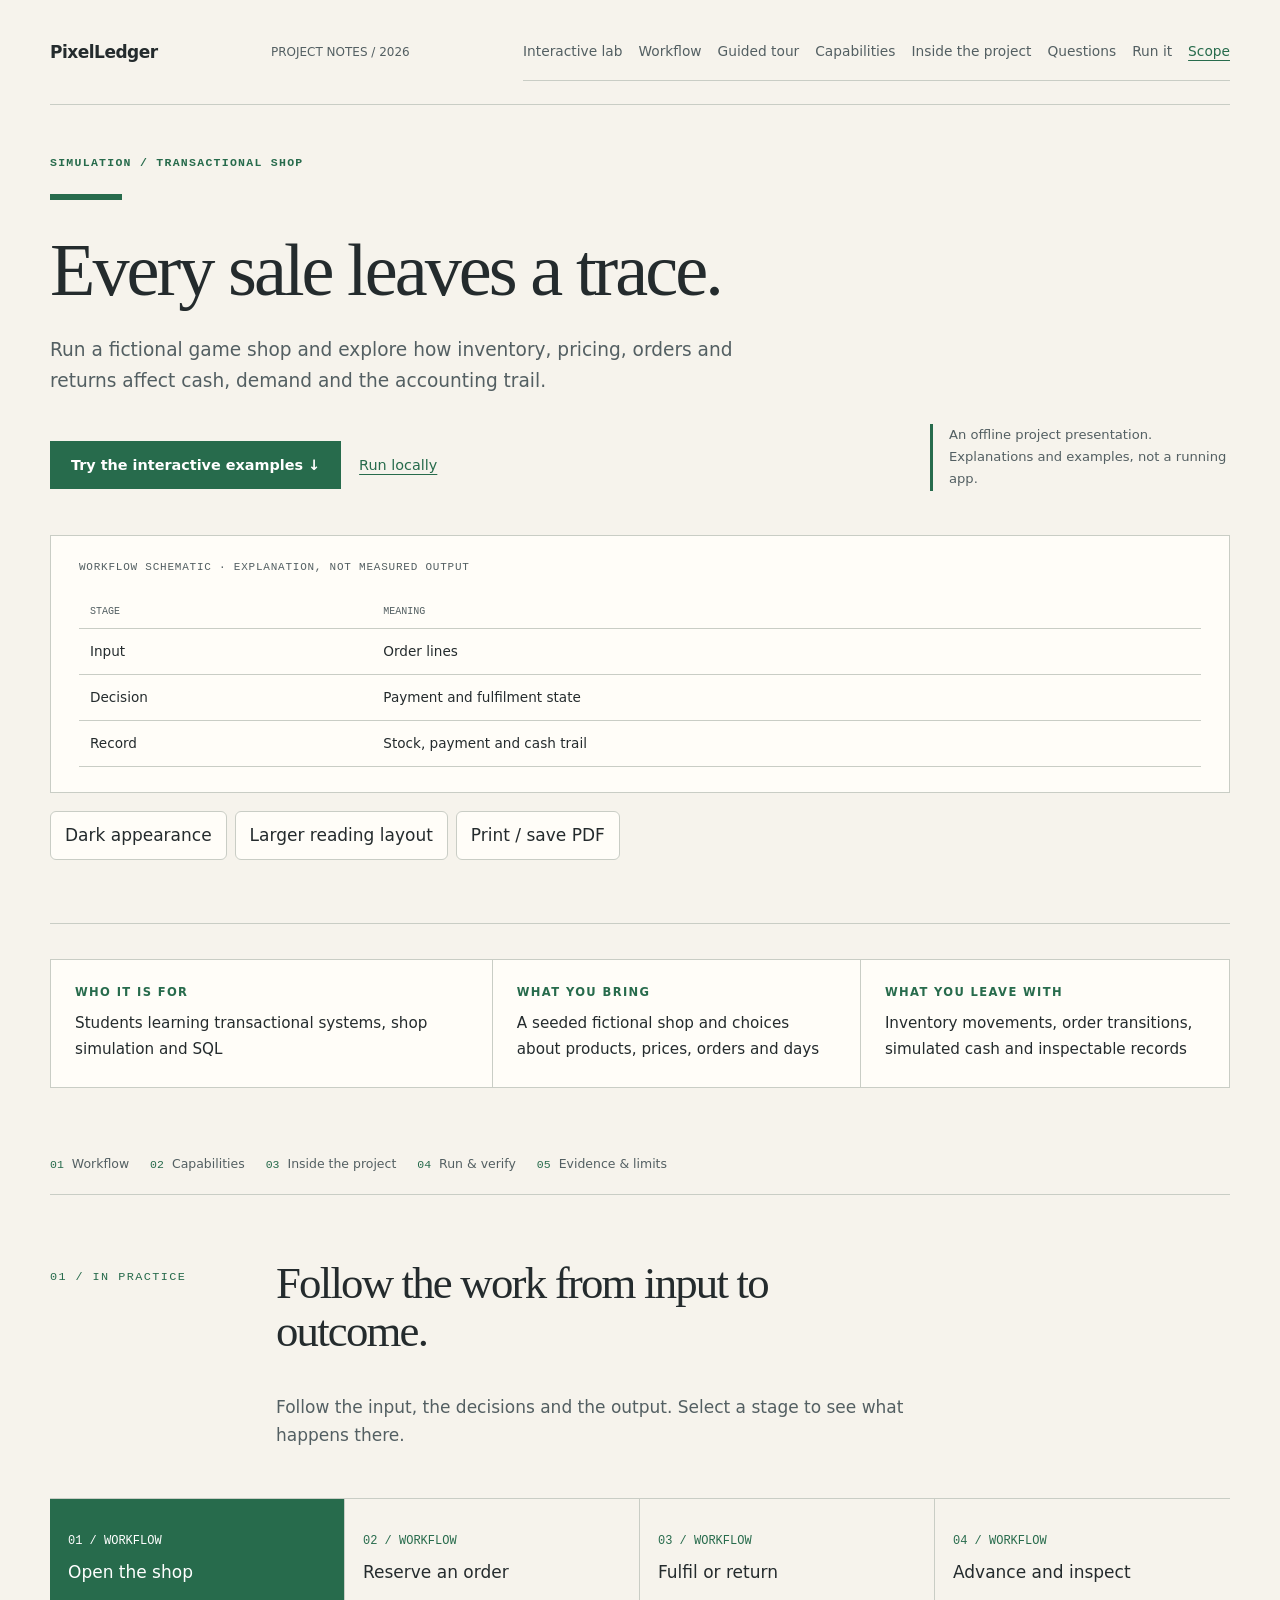
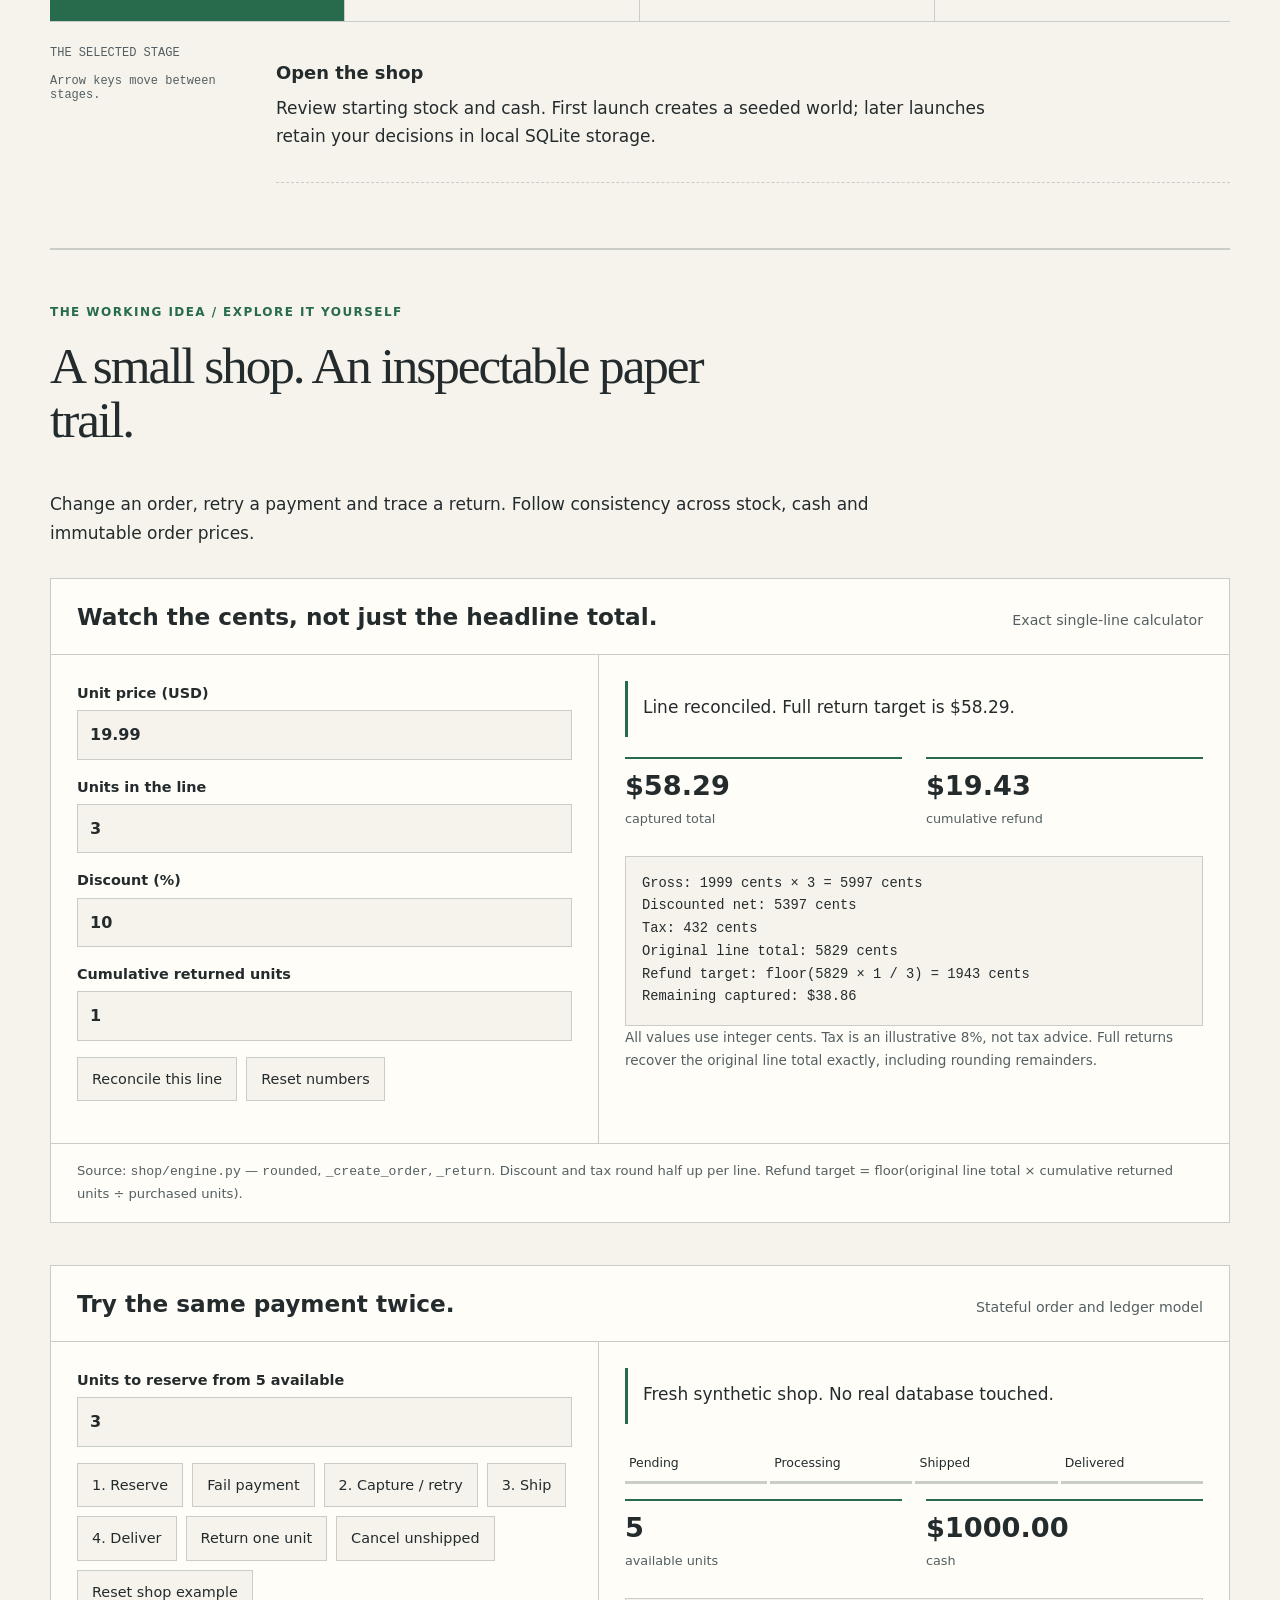
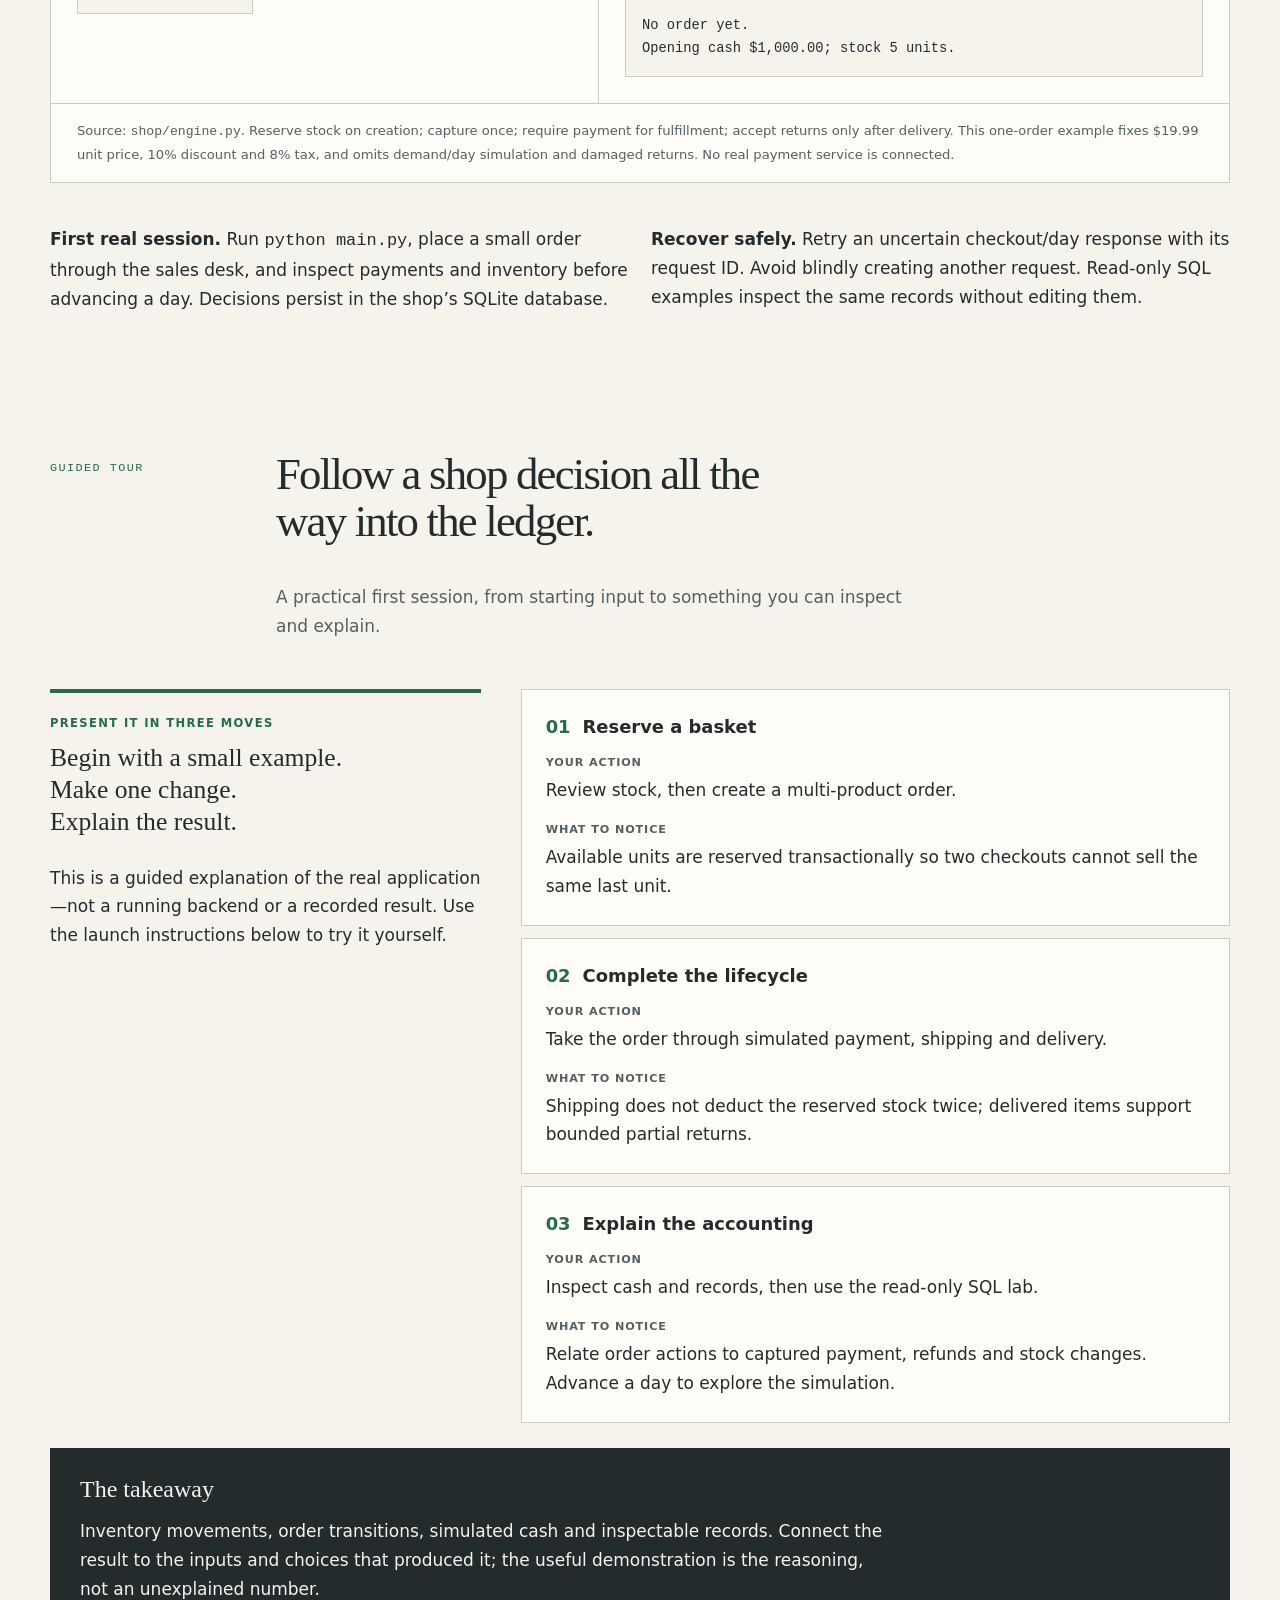
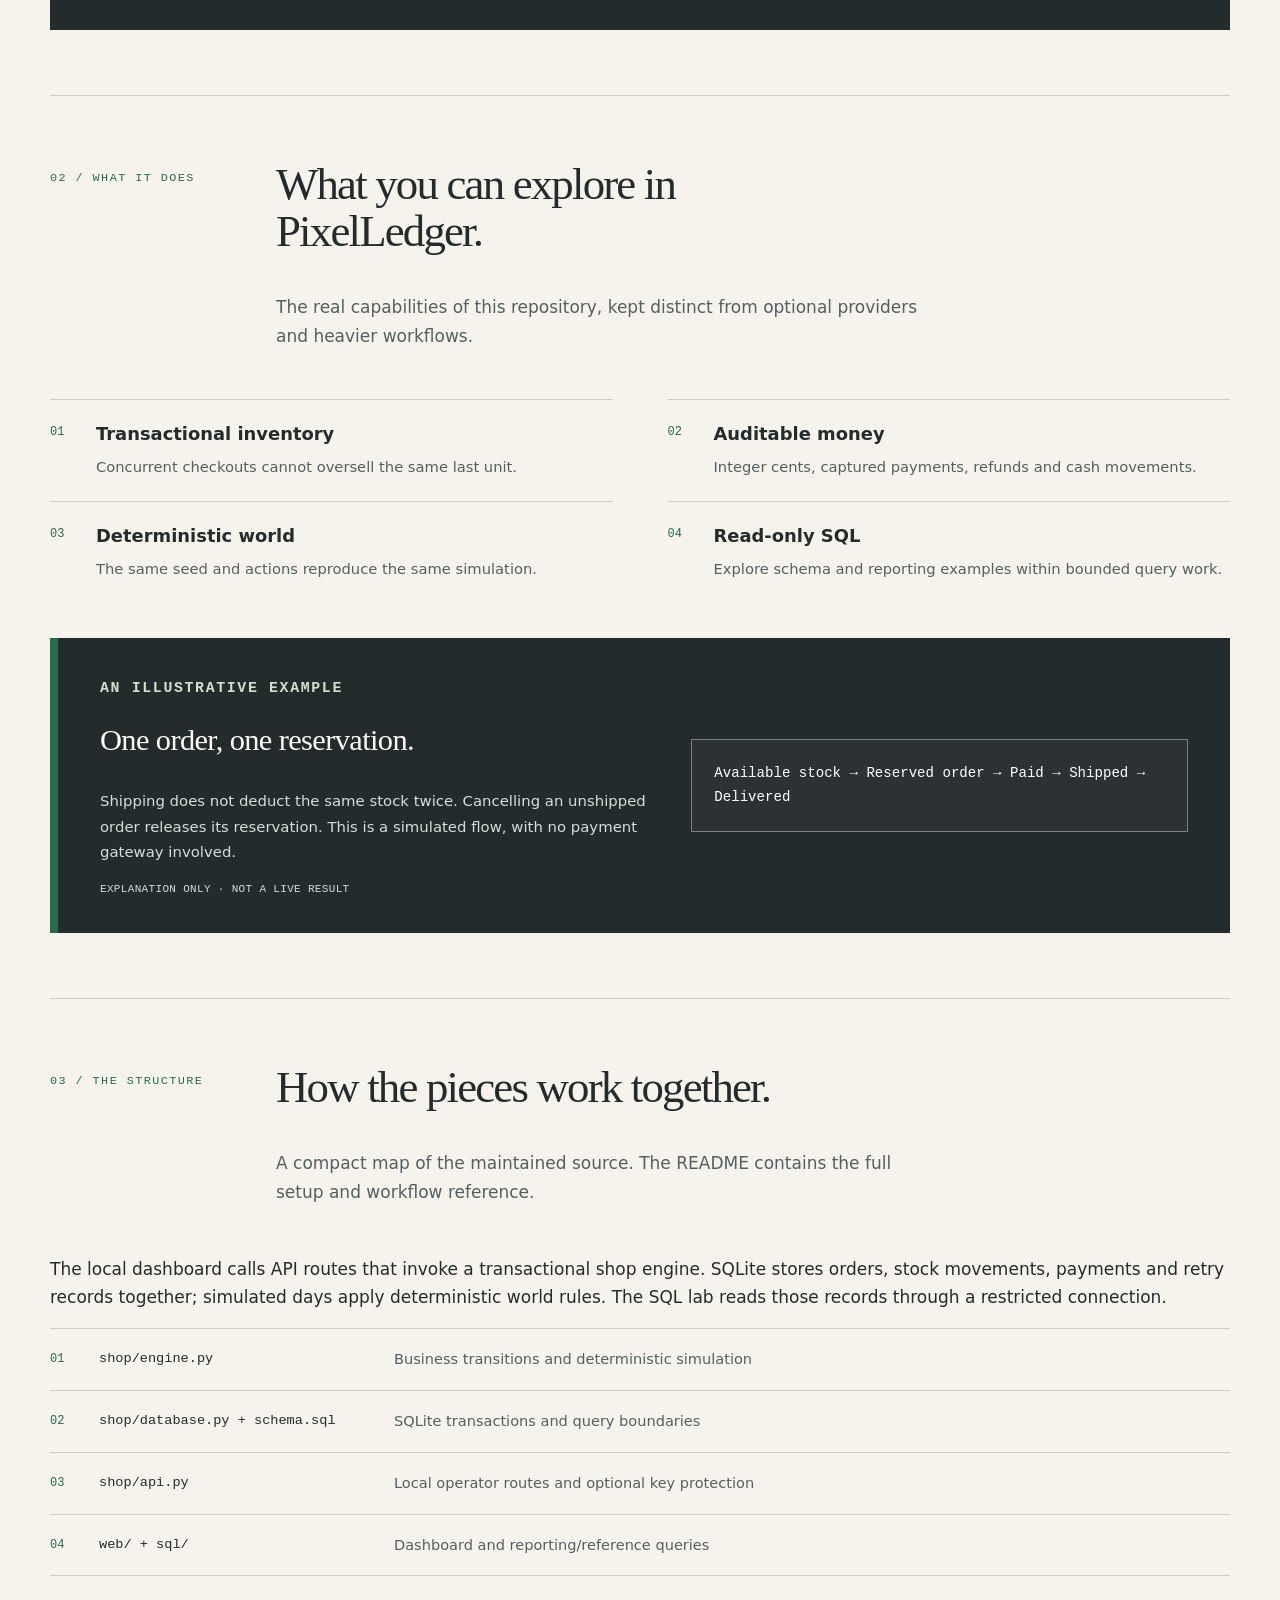
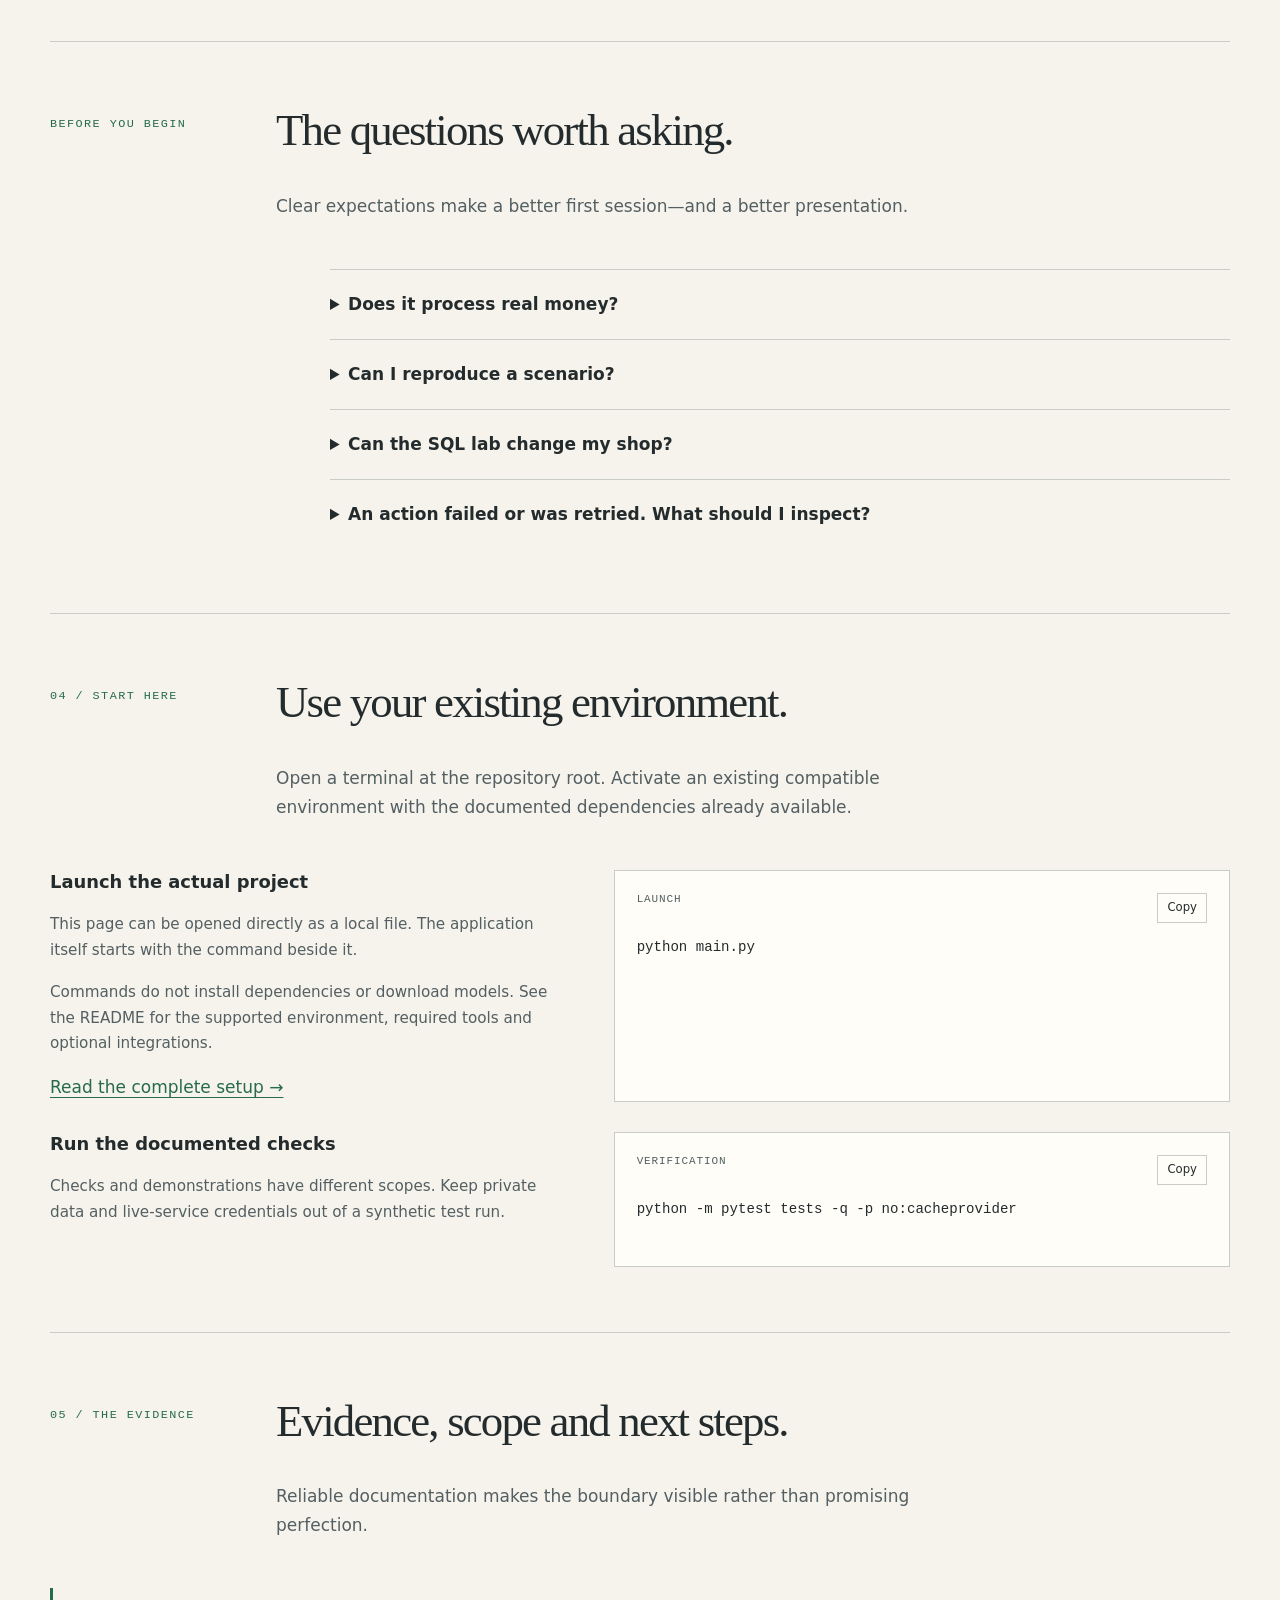
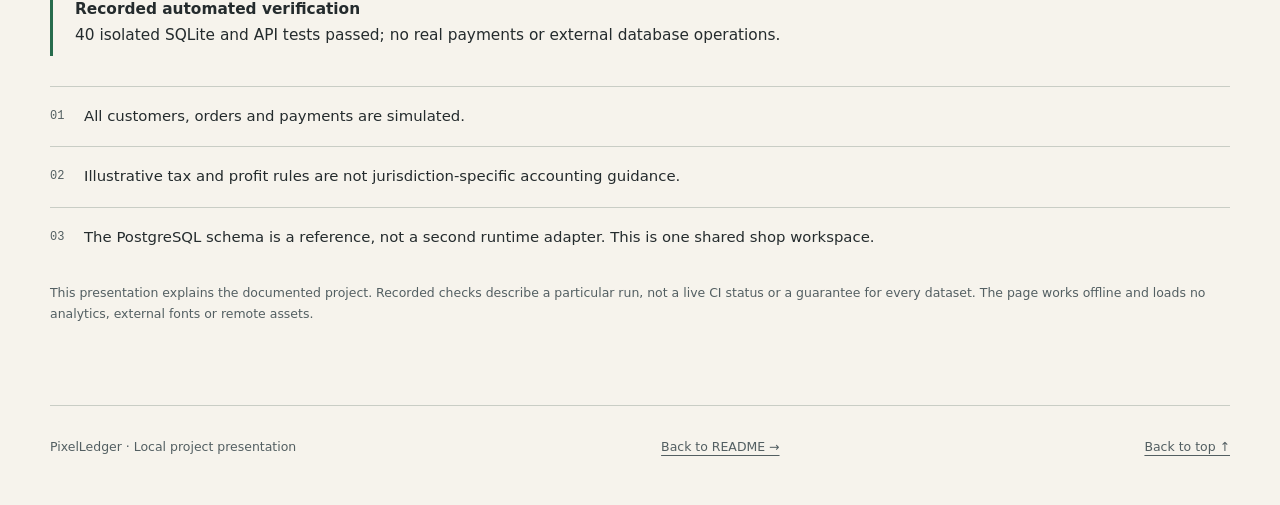
==== commit 33e92aa8: "Improve interactive guides, onboarding and UI readability" ====
--- a/docs/overview.html
+++ b/docs/overview.html
@@ -28,12 +28,16 @@
 .panel,.panel[hidden],.flowarticle,.flowarticle[hidden]{display:block!important}details>*{display:block!important}.guide-tools,.guide-topnav,.guide-progress,.tabbar,.pager,.hbtn,.presentation-route,.skip,.skip-link,.section-chooser,.copy,.flowbutton,.walk-controls,.walk-steps,.askrow,.stopbtn{display:none!important}
 .exhibit,.guide-presenter,.quick-orientation,.card,.mock{background:#fff!important;color:#111!important;border:1px solid #aaa!important}
 body{margin:0!important}footer,.footer{break-inside:avoid!important;padding-bottom:0!important;margin-bottom:0!important}.panel:last-child,.section:last-child,main{padding-bottom:0!important;margin-bottom:0!important}table{display:table!important;overflow:visible!important;width:100%!important}th,td{overflow-wrap:anywhere!important}a{text-decoration:underline!important}.visually-hidden{display:none!important}
-}</style></head>
+}</style><style>
+.project-lab{padding:52px 0;border-top:1px solid var(--line);scroll-margin-top:24px}.project-lab h2{font-size:clamp(2rem,4vw,3.3rem)}.lab-lede{max-width:820px}.lab-kicker{text-transform:uppercase;letter-spacing:.12em;font-size:.75rem;color:var(--accent);font-weight:700}.lab-workbench{margin:30px 0 42px;border:1px solid var(--line);background:var(--surface)}.lab-workbench>header{padding:22px 26px;border-bottom:1px solid var(--line);display:flex;gap:16px;align-items:baseline;justify-content:space-between;flex-wrap:wrap}.lab-workbench h3{font-size:1.45rem;margin:0}.lab-workbench>header small{color:var(--muted)}.lab-columns{display:grid;grid-template-columns:minmax(0,1fr) minmax(0,1.15fr)}.lab-controls{padding:26px;border-right:1px solid var(--line);min-width:0}.lab-result{padding:26px;min-width:0}.project-lab label{display:block;font-size:.9rem;font-weight:650;margin:0 0 15px}.project-lab input:not([type=checkbox]),.project-lab select,.project-lab textarea{display:block;width:100%;max-width:100%;min-height:44px;padding:10px 12px;margin-top:5px;background:var(--paper);color:var(--ink);border:1px solid var(--line);border-radius:0;font:inherit;font-size:1rem}.project-lab textarea{resize:vertical;min-height:100px}.project-lab input[type=checkbox]{width:20px;height:20px;vertical-align:middle;margin-right:8px;accent-color:var(--accent)}.lab-actions{display:flex;flex-wrap:wrap;gap:9px;margin:16px 0}.project-lab button{padding:9px 14px;border:1px solid var(--line);background:var(--paper);color:var(--ink);min-height:44px;font-size:.9rem}.project-lab button:hover{border-color:var(--accent)}.project-lab :is(input,textarea,select,button):focus-visible{outline:3px solid var(--accent);outline-offset:3px}.lab-status{border-left:3px solid var(--accent);padding:12px 15px;min-height:56px;margin:0 0 20px;overflow-wrap:anywhere}.lab-result pre{white-space:pre-wrap;overflow-wrap:anywhere;word-break:break-word;background:var(--paper);border:1px solid var(--line);padding:16px;font:.86rem/1.65 Consolas,monospace;max-height:420px;overflow:auto;color:var(--ink)}.lab-source{padding:16px 26px;border-top:1px solid var(--line);font-size:.82rem;color:var(--muted)}.lab-source code{overflow-wrap:anywhere}.lab-metrics{display:flex;gap:24px;flex-wrap:wrap;margin:14px 0 24px}.lab-metrics div{flex:1;min-width:95px;border-top:2px solid var(--accent);padding-top:10px}.lab-metrics b{display:block;font-size:1.7rem;line-height:1.25;font-weight:550}.lab-metrics span{font-size:.8rem;color:var(--muted)}.lab-rail{display:flex;gap:3px;list-style:none;padding:0;margin:15px 0;flex-wrap:wrap}.lab-rail li{flex:1;min-width:88px;border-bottom:3px solid var(--line);padding:8px 4px;font-size:.78rem}.lab-rail li[data-current=true]{border-color:var(--accent);font-weight:750}.lab-table-wrap{max-width:100%;overflow:auto}.project-lab table{width:100%;border-collapse:collapse;font-size:.86rem}.project-lab th,.project-lab td{padding:10px;text-align:left;border-bottom:1px solid var(--line);vertical-align:top}.lab-note{font-size:.85rem;color:var(--muted)}.lab-explain{display:grid;grid-template-columns:1fr 1fr;gap:22px;margin:20px 0}.lab-explain p{margin-bottom:0}.lab-choice-list{display:flex;gap:8px;flex-wrap:wrap}.lab-timeline{padding-left:22px}.lab-timeline li{padding:5px 0;border-bottom:1px solid var(--line)}.lab-large-output{font-family:Georgia,serif;font-size:1.3rem;line-height:1.5}.lab-progress{height:12px;background:var(--line);margin:12px 0}.lab-progress span{display:block;height:100%;background:var(--accent)}
+@media(max-width:760px){.lab-columns{grid-template-columns:1fr}.lab-controls{border-right:0;border-bottom:1px solid var(--line)}.lab-controls,.lab-result{padding:20px}.lab-workbench>header,.lab-source{padding:18px 20px}.lab-explain{grid-template-columns:1fr}.project-lab{padding:35px 0}.lab-metrics{gap:14px}.project-lab h2{font-size:2rem}}
+@media print{.project-lab{break-before:auto}.lab-workbench{break-inside:auto;background:#fff!important}.lab-columns{display:block}.lab-controls{border-right:0}.project-lab button{display:none}.lab-result pre{max-height:none;overflow:visible}.lab-controls,.lab-result{padding:12px}.project-lab *{background:transparent!important;color:#111!important}.lab-workbench{border-color:#aaa!important}.lab-progress span{background:#444!important}}
+</style></head>
 <body class="layout-analytic" style="--accent:#276b4c;--project-accent:#276b4c"><div aria-hidden="true" class="guide-progress"></div><a class="skip" href="#main">Skip to project presentation</a><div class="wrap">
-<header class="top"><a class="brand" href="#main">PixelLedger</a><span class="edition">PROJECT NOTES / 2026</span><nav aria-label="Project presentation sections" class="guide-topnav"><a href="#workflow">Workflow</a><a href="#guided-demo">Guided tour</a><a href="#capabilities">Capabilities</a><a href="#inside">Inside the project</a><a href="#questions">Questions</a><a href="#run">Run it</a><a href="#boundaries">Scope</a></nav></header>
-<main id="main"><section aria-labelledby="title" class="hero"><p class="eyebrow">Simulation / transactional shop</p><div aria-hidden="true" class="decor"></div><h1 id="title">Every sale leaves a trace.</h1><p class="lead">Run a fictional game shop and explore how inventory, pricing, orders and returns affect cash, demand and the accounting trail.</p><div class="herofoot"><a class="primary" href="#workflow">Explore the workflow ↓</a><a class="secondary" href="#run">Run locally</a><p class="heroaside">An offline project presentation.<br/>Explanations and examples, not a running app.</p></div><figure class="schematic"><figcaption>Workflow schematic · explanation, not measured output</figcaption><table class="ledgerdiagram"><caption class="skip">Data and decision stages</caption><thead><tr><th>Stage</th><th>Meaning</th></tr></thead><tbody><tr><td>Input</td><td>Order lines</td></tr><tr><td>Decision</td><td>Payment and fulfilment state</td></tr><tr><td>Record</td><td>Stock, payment and cash trail</td></tr></tbody></table></figure><div aria-label="Presentation options" class="guide-tools" role="group"><button aria-pressed="false" data-guide-theme-toggle="" type="button">Dark appearance</button><button aria-pressed="false" data-guide-reading="" type="button">Larger reading layout</button><button data-guide-print="" type="button">Print / save PDF</button><span aria-live="polite" class="guide-status" role="status"></span></div></section><div aria-label="Project at a glance" class="guide-orientation" role="group"><div><span class="guide-label">Who it is for</span><p>Students learning transactional systems, shop simulation and SQL</p></div><div><span class="guide-label">What you bring</span><p>A seeded fictional shop and choices about products, prices, orders and days</p></div><div><span class="guide-label">What you leave with</span><p>Inventory movements, order transitions, simulated cash and inspectable records</p></div></div>
+<header class="top"><a class="brand" href="#main">PixelLedger</a><span class="edition">PROJECT NOTES / 2026</span><nav aria-label="Project presentation sections" class="guide-topnav"><a href="#project-lab">Interactive lab</a><a href="#workflow">Workflow</a><a href="#guided-demo">Guided tour</a><a href="#capabilities">Capabilities</a><a href="#inside">Inside the project</a><a href="#questions">Questions</a><a href="#run">Run it</a><a href="#boundaries">Scope</a></nav></header>
+<main id="main"><section aria-labelledby="title" class="hero"><p class="eyebrow">Simulation / transactional shop</p><div aria-hidden="true" class="decor"></div><h1 id="title">Every sale leaves a trace.</h1><p class="lead">Run a fictional game shop and explore how inventory, pricing, orders and returns affect cash, demand and the accounting trail.</p><div class="herofoot"><a class="primary" href="#project-lab">Try the interactive examples ↓</a><a class="secondary" href="#run">Run locally</a><p class="heroaside">An offline project presentation.<br/>Explanations and examples, not a running app.</p></div><figure class="schematic"><figcaption>Workflow schematic · explanation, not measured output</figcaption><table class="ledgerdiagram"><caption class="skip">Data and decision stages</caption><thead><tr><th>Stage</th><th>Meaning</th></tr></thead><tbody><tr><td>Input</td><td>Order lines</td></tr><tr><td>Decision</td><td>Payment and fulfilment state</td></tr><tr><td>Record</td><td>Stock, payment and cash trail</td></tr></tbody></table></figure><div aria-label="Presentation options" class="guide-tools" role="group"><button aria-pressed="false" data-guide-theme-toggle="" type="button">Dark appearance</button><button aria-pressed="false" data-guide-reading="" type="button">Larger reading layout</button><button data-guide-print="" type="button">Print / save PDF</button><span aria-live="polite" class="guide-status" role="status"></span></div></section><div aria-label="Project at a glance" class="guide-orientation" role="group"><div><span class="guide-label">Who it is for</span><p>Students learning transactional systems, shop simulation and SQL</p></div><div><span class="guide-label">What you bring</span><p>A seeded fictional shop and choices about products, prices, orders and days</p></div><div><span class="guide-label">What you leave with</span><p>Inventory movements, order transitions, simulated cash and inspectable records</p></div></div>
 <nav aria-label="Presentation chapters"><ol class="toc"><li><a href="#workflow"><span class="chapter">01</span>Workflow</a></li><li><a href="#capabilities"><span class="chapter">02</span>Capabilities</a></li><li><a href="#inside"><span class="chapter">03</span>Inside the project</a></li><li><a href="#run"><span class="chapter">04</span>Run &amp; verify</a></li><li><a href="#boundaries"><span class="chapter">05</span>Evidence &amp; limits</a></li></ol></nav>
-<section aria-labelledby="workflow-title" class="section" id="workflow"><div class="sectionhead"><span class="number">01 / IN PRACTICE</span><div><h2 id="workflow-title">Follow the work from input to outcome.</h2><p>Follow the input, the decisions and the output. Select a stage to see what happens there.</p></div></div><div aria-label="Workflow stages" class="workflow" role="group"><button aria-controls="step-0" aria-pressed="false" class="flowbutton" id="control-0" type="button"><small>01 / WORKFLOW</small>Open the shop</button><button aria-controls="step-1" aria-pressed="false" class="flowbutton" id="control-1" type="button"><small>02 / WORKFLOW</small>Reserve an order</button><button aria-controls="step-2" aria-pressed="false" class="flowbutton" id="control-2" type="button"><small>03 / WORKFLOW</small>Fulfil or return</button><button aria-controls="step-3" aria-pressed="false" class="flowbutton" id="control-3" type="button"><small>04 / WORKFLOW</small>Advance and inspect</button></div><div class="flowdetail"><span class="flowlabel">THE SELECTED STAGE<br/><br/>Arrow keys move between stages.</span><div><article aria-labelledby="control-0" class="flowarticle" id="step-0"><h3>Open the shop</h3><p>Review starting stock and cash. First launch creates a seeded world; later launches retain your decisions in local SQLite storage.</p></article><article aria-labelledby="control-1" class="flowarticle" id="step-1"><h3>Reserve an order</h3><p>Create a multi-product order and apply a supported discount. Units are reserved immediately, inside a write transaction.</p></article><article aria-labelledby="control-2" class="flowarticle" id="step-2"><h3>Fulfil or return</h3><p>Simulated payment precedes fulfilment. Delivered orders support bounded partial returns and exact cumulative proportional refunds.</p></article><article aria-labelledby="control-3" class="flowarticle" id="step-3"><h3>Advance and inspect</h3><p>Move the world by a day, inspect demand and cash, then use the bounded read-only SQL lab to explore the underlying records.</p></article></div></div></section><section aria-labelledby="guided-demo-title" class="section" id="guided-demo"><div class="sectionhead"><span class="number">GUIDED TOUR</span><div><h2 id="guided-demo-title">Follow a shop decision all the way into the ledger.</h2><p>A practical first session, from starting input to something you can inspect and explain.</p></div></div><div class="guide-scenario"><aside><span class="guide-label">Present it in three moves</span><h3>Begin with a small example.<br/>Make one change.<br/>Explain the result.</h3><p>This is a guided explanation of the real application—not a running backend or a recorded result. Use the launch instructions below to try it yourself.</p></aside><div class="guide-steps"><article class="guide-step"><h3><span class="step-index">01</span>Reserve a basket</h3><dl><dt>Your action</dt><dd>Review stock, then create a multi-product order.</dd><dt>What to notice</dt><dd>Available units are reserved transactionally so two checkouts cannot sell the same last unit.</dd></dl></article><article class="guide-step"><h3><span class="step-index">02</span>Complete the lifecycle</h3><dl><dt>Your action</dt><dd>Take the order through simulated payment, shipping and delivery.</dd><dt>What to notice</dt><dd>Shipping does not deduct the reserved stock twice; delivered items support bounded partial returns.</dd></dl></article><article class="guide-step"><h3><span class="step-index">03</span>Explain the accounting</h3><dl><dt>Your action</dt><dd>Inspect cash and records, then use the read-only SQL lab.</dd><dt>What to notice</dt><dd>Relate order actions to captured payment, refunds and stock changes. Advance a day to explore the simulation.</dd></dl></article></div></div><div class="guide-presenter"><strong>The takeaway</strong><p>Inventory movements, order transitions, simulated cash and inspectable records. Connect the result to the inputs and choices that produced it; the useful demonstration is the reasoning, not an unexplained number.</p></div></section>
+<section aria-labelledby="workflow-title" class="section" id="workflow"><div class="sectionhead"><span class="number">01 / IN PRACTICE</span><div><h2 id="workflow-title">Follow the work from input to outcome.</h2><p>Follow the input, the decisions and the output. Select a stage to see what happens there.</p></div></div><div aria-label="Workflow stages" class="workflow" role="group"><button aria-controls="step-0" aria-pressed="false" class="flowbutton" id="control-0" type="button"><small>01 / WORKFLOW</small>Open the shop</button><button aria-controls="step-1" aria-pressed="false" class="flowbutton" id="control-1" type="button"><small>02 / WORKFLOW</small>Reserve an order</button><button aria-controls="step-2" aria-pressed="false" class="flowbutton" id="control-2" type="button"><small>03 / WORKFLOW</small>Fulfil or return</button><button aria-controls="step-3" aria-pressed="false" class="flowbutton" id="control-3" type="button"><small>04 / WORKFLOW</small>Advance and inspect</button></div><div class="flowdetail"><span class="flowlabel">THE SELECTED STAGE<br/><br/>Arrow keys move between stages.</span><div><article aria-labelledby="control-0" class="flowarticle" id="step-0"><h3>Open the shop</h3><p>Review starting stock and cash. First launch creates a seeded world; later launches retain your decisions in local SQLite storage.</p></article><article aria-labelledby="control-1" class="flowarticle" id="step-1"><h3>Reserve an order</h3><p>Create a multi-product order and apply a supported discount. Units are reserved immediately, inside a write transaction.</p></article><article aria-labelledby="control-2" class="flowarticle" id="step-2"><h3>Fulfil or return</h3><p>Simulated payment precedes fulfilment. Delivered orders support bounded partial returns and exact cumulative proportional refunds.</p></article><article aria-labelledby="control-3" class="flowarticle" id="step-3"><h3>Advance and inspect</h3><p>Move the world by a day, inspect demand and cash, then use the bounded read-only SQL lab to explore the underlying records.</p></article></div></div></section><section class="project-lab" id="project-lab" aria-labelledby="project-lab-title"><p class="lab-kicker">The working idea / explore it yourself</p><h2 id="project-lab-title">A small shop. An inspectable paper trail.</h2><p class="lab-lede">Change an order, retry a payment and trace a return. Follow consistency across stock, cash and immutable order prices.</p><article class="lab-workbench" data-demo="money-reconciliation"><header><h3>Watch the cents, not just the headline total.</h3><small>Exact single-line calculator</small></header><div class="lab-columns"><div class="lab-controls"><label for="pl-price">Unit price (USD)<input id="pl-price" type="text" value="19.99" ></label><label for="pl-qty">Units in the line<input id="pl-qty" type="number" value="3" min="1" max="100"></label><label for="pl-discount">Discount (%)<input id="pl-discount" type="number" value="10" min="0" max="25" step="0.01"></label><label for="pl-return">Cumulative returned units<input id="pl-return" type="number" value="1" min="0" max="100"></label><div class="lab-actions"><button id="pl-calculate" type="button">Reconcile this line</button><button id="pl-money-reset" type="button">Reset numbers</button></div></div><div class="lab-result"><p class="lab-status" id="pl-money-status" role="status" aria-live="polite">Ready.</p><div class="lab-metrics"><div><b id="pl-total">—</b><span>captured total</span></div><div><b id="pl-refund">—</b><span>cumulative refund</span></div></div><pre id="pl-math" tabindex="0" aria-label="Calculated example output"></pre><p class="lab-note">All values use integer cents. Tax is an illustrative 8%, not tax advice. Full returns recover the original line total exactly, including rounding remainders.</p></div></div><div class="lab-source">Source: <code>shop/engine.py</code> — <code>rounded</code>, <code>_create_order</code>, <code>_return</code>. Discount and tax round half up per line. Refund target = floor(original line total × cumulative returned units ÷ purchased units).</div></article><article class="lab-workbench" data-demo="transaction-state"><header><h3>Try the same payment twice.</h3><small>Stateful order and ledger model</small></header><div class="lab-columns"><div class="lab-controls"><label for="pl-order-qty">Units to reserve from 5 available<input id="pl-order-qty" type="number" value="3" min="1" max="5"></label><div class="lab-actions"><button id="pl-reserve" type="button">1. Reserve</button><button id="pl-fail" type="button">Fail payment</button><button id="pl-pay" type="button">2. Capture / retry</button><button id="pl-ship" type="button">3. Ship</button><button id="pl-deliver" type="button">4. Deliver</button><button id="pl-return-one" type="button">Return one unit</button><button id="pl-cancel" type="button">Cancel unshipped</button><button id="pl-shop-reset" type="button">Reset shop example</button></div></div><div class="lab-result"><p class="lab-status" id="pl-state-status" role="status" aria-live="polite">Ready.</p><ol class="lab-rail"><li id="pl-st-Pending">Pending</li><li id="pl-st-Processing">Processing</li><li id="pl-st-Shipped">Shipped</li><li id="pl-st-Delivered">Delivered</li></ol><div class="lab-metrics"><div><b id="pl-stock">—</b><span>available units</span></div><div><b id="pl-cash">—</b><span>cash</span></div></div><pre id="pl-ledger" tabindex="0" aria-label="Calculated example output"></pre></div></div><div class="lab-source">Source: <code>shop/engine.py</code>. Reserve stock on creation; capture once; require payment for fulfillment; accept returns only after delivery. This one-order example fixes $19.99 unit price, 10% discount and 8% tax, and omits demand/day simulation and damaged returns. No real payment service is connected.</div></article><div class="lab-explain"><p><strong>First real session.</strong> Run <code>python main.py</code>, place a small order through the sales desk, and inspect payments and inventory before advancing a day. Decisions persist in the shop’s SQLite database.</p><p><strong>Recover safely.</strong> Retry an uncertain checkout/day response with its request ID. Avoid blindly creating another request. Read-only SQL examples inspect the same records without editing them.</p></div></section><section aria-labelledby="guided-demo-title" class="section" id="guided-demo"><div class="sectionhead"><span class="number">GUIDED TOUR</span><div><h2 id="guided-demo-title">Follow a shop decision all the way into the ledger.</h2><p>A practical first session, from starting input to something you can inspect and explain.</p></div></div><div class="guide-scenario"><aside><span class="guide-label">Present it in three moves</span><h3>Begin with a small example.<br/>Make one change.<br/>Explain the result.</h3><p>This is a guided explanation of the real application—not a running backend or a recorded result. Use the launch instructions below to try it yourself.</p></aside><div class="guide-steps"><article class="guide-step"><h3><span class="step-index">01</span>Reserve a basket</h3><dl><dt>Your action</dt><dd>Review stock, then create a multi-product order.</dd><dt>What to notice</dt><dd>Available units are reserved transactionally so two checkouts cannot sell the same last unit.</dd></dl></article><article class="guide-step"><h3><span class="step-index">02</span>Complete the lifecycle</h3><dl><dt>Your action</dt><dd>Take the order through simulated payment, shipping and delivery.</dd><dt>What to notice</dt><dd>Shipping does not deduct the reserved stock twice; delivered items support bounded partial returns.</dd></dl></article><article class="guide-step"><h3><span class="step-index">03</span>Explain the accounting</h3><dl><dt>Your action</dt><dd>Inspect cash and records, then use the read-only SQL lab.</dd><dt>What to notice</dt><dd>Relate order actions to captured payment, refunds and stock changes. Advance a day to explore the simulation.</dd></dl></article></div></div><div class="guide-presenter"><strong>The takeaway</strong><p>Inventory movements, order transitions, simulated cash and inspectable records. Connect the result to the inputs and choices that produced it; the useful demonstration is the reasoning, not an unexplained number.</p></div></section>
 <section aria-labelledby="cap-title" class="section" id="capabilities"><div class="sectionhead"><span class="number">02 / WHAT IT DOES</span><div><h2 id="cap-title">What you can explore in PixelLedger.</h2><p>The real capabilities of this repository, kept distinct from optional providers and heavier workflows.</p></div></div><div class="featurelist"><article class="feature"><span class="marker">01</span><div><h3>Transactional inventory</h3><p>Concurrent checkouts cannot oversell the same last unit.</p></div></article><article class="feature"><span class="marker">02</span><div><h3>Auditable money</h3><p>Integer cents, captured payments, refunds and cash movements.</p></div></article><article class="feature"><span class="marker">03</span><div><h3>Deterministic world</h3><p>The same seed and actions reproduce the same simulation.</p></div></article><article class="feature"><span class="marker">04</span><div><h3>Read-only SQL</h3><p>Explore schema and reporting examples within bounded query work.</p></div></article></div><figure class="exhibit" style="margin:35px 0 0"><figcaption><p class="eyebrow">AN ILLUSTRATIVE EXAMPLE</p><h3>One order, one reservation.</h3><p>Shipping does not deduct the same stock twice. Cancelling an unshipped order releases its reservation. This is a simulated flow, with no payment gateway involved.</p><span class="examplelabel">EXPLANATION ONLY · NOT A LIVE RESULT</span></figcaption><pre><code>Available stock → Reserved order → Paid → Shipped → Delivered</code></pre></figure></section>
 <section aria-labelledby="inside-title" class="section" id="inside"><div class="sectionhead"><span class="number">03 / THE STRUCTURE</span><div><h2 id="inside-title">How the pieces work together.</h2><p>A compact map of the maintained source. The README contains the full setup and workflow reference.</p></div></div><p class="architecture-explanation">The local dashboard calls API routes that invoke a transactional shop engine. SQLite stores orders, stock movements, payments and retry records together; simulated days apply deterministic world rules. The SQL lab reads those records through a restricted connection.</p><div class="arch"><div class="archrow"><span class="dot">01</span><code>shop/engine.py</code><span>Business transitions and deterministic simulation</span></div><div class="archrow"><span class="dot">02</span><code>shop/database.py + schema.sql</code><span>SQLite transactions and query boundaries</span></div><div class="archrow"><span class="dot">03</span><code>shop/api.py</code><span>Local operator routes and optional key protection</span></div><div class="archrow"><span class="dot">04</span><code>web/ + sql/</code><span>Dashboard and reporting/reference queries</span></div></div></section>
 <section aria-labelledby="questions-title" class="section" id="questions"><div class="sectionhead"><span class="number">BEFORE YOU BEGIN</span><div><h2 id="questions-title">The questions worth asking.</h2><p>Clear expectations make a better first session—and a better presentation.</p></div></div><div class="guide-faq"><details><summary>Does it process real money?</summary><p>No. Customers, payments, tax rules and business outcomes are simulated. There is no real payment gateway.</p></details><details><summary>Can I reproduce a scenario?</summary><p>The same seed and sequence of actions reproduce the same simulated world. Later launches preserve the local shop rather than resetting it.</p></details><details><summary>Can the SQL lab change my shop?</summary><p>It is a bounded read-only exploration route. App actions perform the supported business transitions.</p></details><details><summary>An action failed or was retried. What should I inspect?</summary><p>Check the order state, available stock and visible error before changing the action. Retry identifiers guard duplicate operations; this is simulated payment processing. Reset is a separate destructive shop action, not a troubleshooting shortcut.</p></details></div></section><section aria-labelledby="run-title" class="section" id="run"><div class="sectionhead"><span class="number">04 / START HERE</span><div><h2 id="run-title">Use your existing environment.</h2><p>Open a terminal at the repository root. Activate an existing compatible environment with the documented dependencies already available.</p></div></div><div class="setup"><div><h3>Launch the actual project</h3><p>This page can be opened directly as a local file. The application itself starts with the command beside it.</p><p>Commands do not install dependencies or download models. See the README for the supported environment, required tools and optional integrations.</p><a href="../README.md">Read the complete setup →</a></div><div class="command"><div class="commandbar"><small>Launch</small><button aria-label="Copy Launch command" class="copy" type="button">Copy</button></div><pre><code>python main.py</code></pre><span aria-live="polite" class="live" role="status"></span></div></div><div class="setup" style="margin-top:30px"><div><h3>Run the documented checks</h3><p>Checks and demonstrations have different scopes. Keep private data and live-service credentials out of a synthetic test run.</p></div><div class="command"><div class="commandbar"><small>Verification</small><button aria-label="Copy Verification command" class="copy" type="button">Copy</button></div><pre><code>python -m pytest tests -q -p no:cacheprovider</code></pre><span aria-live="polite" class="live" role="status"></span></div></div></section>
@@ -53,4 +57,12 @@
 const bar=document.querySelector('.guide-progress');function progress(){const d=document.documentElement;const total=d.scrollHeight-d.clientHeight;if(bar)bar.style.width=(total>0?100*d.scrollTop/total:0)+'%';}window.addEventListener('scroll',progress,{passive:true});progress();
 const links=[...document.querySelectorAll('.guide-topnav a')];if('IntersectionObserver' in window){const observer=new IntersectionObserver(items=>{items.forEach(item=>{if(item.isIntersecting){links.forEach(a=>{if(a.hash==='#'+item.target.id)a.setAttribute('aria-current','location');else a.removeAttribute('aria-current');});}});},{rootMargin:'-10% 0px -60% 0px'});links.forEach(a=>{const section=document.querySelector(a.hash);if(section)observer.observe(section);});}
 const oldOpen=[];window.addEventListener('beforeprint',()=>{document.querySelectorAll('details').forEach(d=>{if(!d.open){oldOpen.push(d);d.open=true;}});});window.addEventListener('afterprint',()=>{oldOpen.splice(0).forEach(d=>d.open=false);});})();
+</script><script>
+(()=>{
+"use strict";
+const $=id=>document.getElementById(id),out=(id,text)=>$(id).textContent=text,money=n=>'$'+(n/100).toFixed(2),integer=(v,min,max)=>Number.isInteger(Number(v))&&Number(v)>=min&&Number(v)<=max,err=(id,msg)=>{out(id,msg);return false;},bind=(id,fn)=>$(id).addEventListener('click',fn),update=(ids,fn)=>ids.forEach(id=>$(id).addEventListener('input',fn));
+
+function calc(price,q,d){const net=Math.floor((price*q*(10000-Math.round(d*100))+5000)/10000),tax=Math.floor((net*800+5000)/10000);return{net,tax,total:net+tax};}function moneyCalc(){const s=$('pl-price').value.trim(),q=Number($('pl-qty').value),d=Number($('pl-discount').value),ret=Number($('pl-return').value);if(!$('pl-discount').value.trim()||!$('pl-return').value.trim()||!/^\d{1,6}(\.\d{1,2})?$/.test(s)||!integer(q,1,100)||!integer(ret,0,q)||!Number.isFinite(d)||d<0||d>25||Math.abs(d*100-Math.round(d*100))>1e-7){out('pl-total','—');out('pl-refund','—');out('pl-math','');return err('pl-money-status','Use a nonnegative USD price with at most 2 decimals, 1–100 units, 0–25% discount (2 decimals), and returns no greater than purchased units.');}const price=Math.round(Number(s)*100),v=calc(price,q,d),refund=Math.floor(v.total*ret/q);out('pl-total',money(v.total));out('pl-refund',money(refund));out('pl-math','Gross: '+price+' cents × '+q+' = '+(price*q)+' cents\nDiscounted net: '+v.net+' cents\nTax: '+v.tax+' cents\nOriginal line total: '+v.total+' cents\nRefund target: floor('+v.total+' × '+ret+' / '+q+') = '+refund+' cents\nRemaining captured: '+money(v.total-refund));out('pl-money-status','Line reconciled. Full return target is '+money(v.total)+'.');}bind('pl-calculate',moneyCalc);update(['pl-price','pl-qty','pl-discount','pl-return'],moneyCalc);bind('pl-money-reset',()=>{$('pl-price').value='19.99';$('pl-qty').value='3';$('pl-discount').value='10';$('pl-return').value='1';moneyCalc();});let shop;function resetShop(){shop={stock:5,cash:100000,order:null,events:['Opening cash $1,000.00; stock 5 units.']};$('pl-order-qty').value='3';renderShop('Fresh synthetic shop. No real database touched.');}function renderShop(msg){out('pl-stock',shop.stock);out('pl-cash',money(shop.cash));out('pl-state-status',msg);out('pl-ledger',(shop.order?'Order: '+shop.order.state+'; '+shop.order.q+' units; returned '+shop.order.returned+'\n':'No order yet.\n')+shop.events.join('\n'));['Pending','Processing','Shipped','Delivered'].forEach(s=>$('pl-st-'+s).dataset.current=String(shop.order?.state===s));}function event(msg){shop.events.push(msg);renderShop(msg);}bind('pl-reserve',()=>{if(shop.order)return renderShop('This example supports one order. Reset before creating another.');const q=Number($('pl-order-qty').value);if(!integer(q,1,5)||q>shop.stock)return renderShop('Rejected: whole quantity cannot exceed available stock.');const v=calc(1999,q,10);shop.stock-=q;shop.order={q,...v,state:'Pending',paid:false,returned:0,refunded:0};event('RESERVE '+q+' units; capture due '+money(v.total)+'.');});bind('pl-fail',()=>{if(!shop.order||shop.order.paid||shop.order.state==='Cancelled')return renderShop('Failed payment applies only to an active unpaid order.');event('FAILED payment: captured $0.00; reservation remains.');});bind('pl-pay',()=>{const o=shop.order;if(!o||o.state==='Cancelled')return renderShop('Reserve an active order first.');if(o.returned)return renderShop('Refunded orders cannot be charged again.');if(o.paid)return event('RETRY: already captured; cash and stock unchanged.');o.paid=true;o.state='Processing';shop.cash+=o.total;event('CAPTURE '+money(o.total)+' once.');});bind('pl-ship',()=>{const o=shop.order;if(!o||o.state!=='Processing'||!o.paid)return renderShop('Rejected: only a paid Processing order can ship.');o.state='Shipped';event('SHIP: reserved stock not deducted twice.');});bind('pl-deliver',()=>{const o=shop.order;if(!o||o.state!=='Shipped')return renderShop('Ship the paid order before delivery.');o.state='Delivered';event('DELIVER: now eligible for returns.');});bind('pl-return-one',()=>{const o=shop.order;if(!o||o.state!=='Delivered'||o.returned>=o.q)return renderShop('Rejected: return requires delivered units still remaining.');o.returned++;const target=Math.floor(o.total*o.returned/o.q),refund=target-o.refunded;o.refunded=target;shop.cash-=refund;shop.stock++;event('RETURN 1 saleable unit; refund '+money(refund)+'; cumulative '+money(target)+'.');});bind('pl-cancel',()=>{const o=shop.order;if(!o||!['Pending','Processing'].includes(o.state))return renderShop('Only an unshipped order can be canceled.');shop.stock+=o.q;if(o.paid)shop.cash-=o.total;o.state='Cancelled';event('CANCEL: release '+o.q+' units'+(o.paid?' and refund '+money(o.total):'')+'.');});bind('pl-shop-reset',resetShop);moneyCalc();resetShop();
+
+})();
 </script></body></html>
